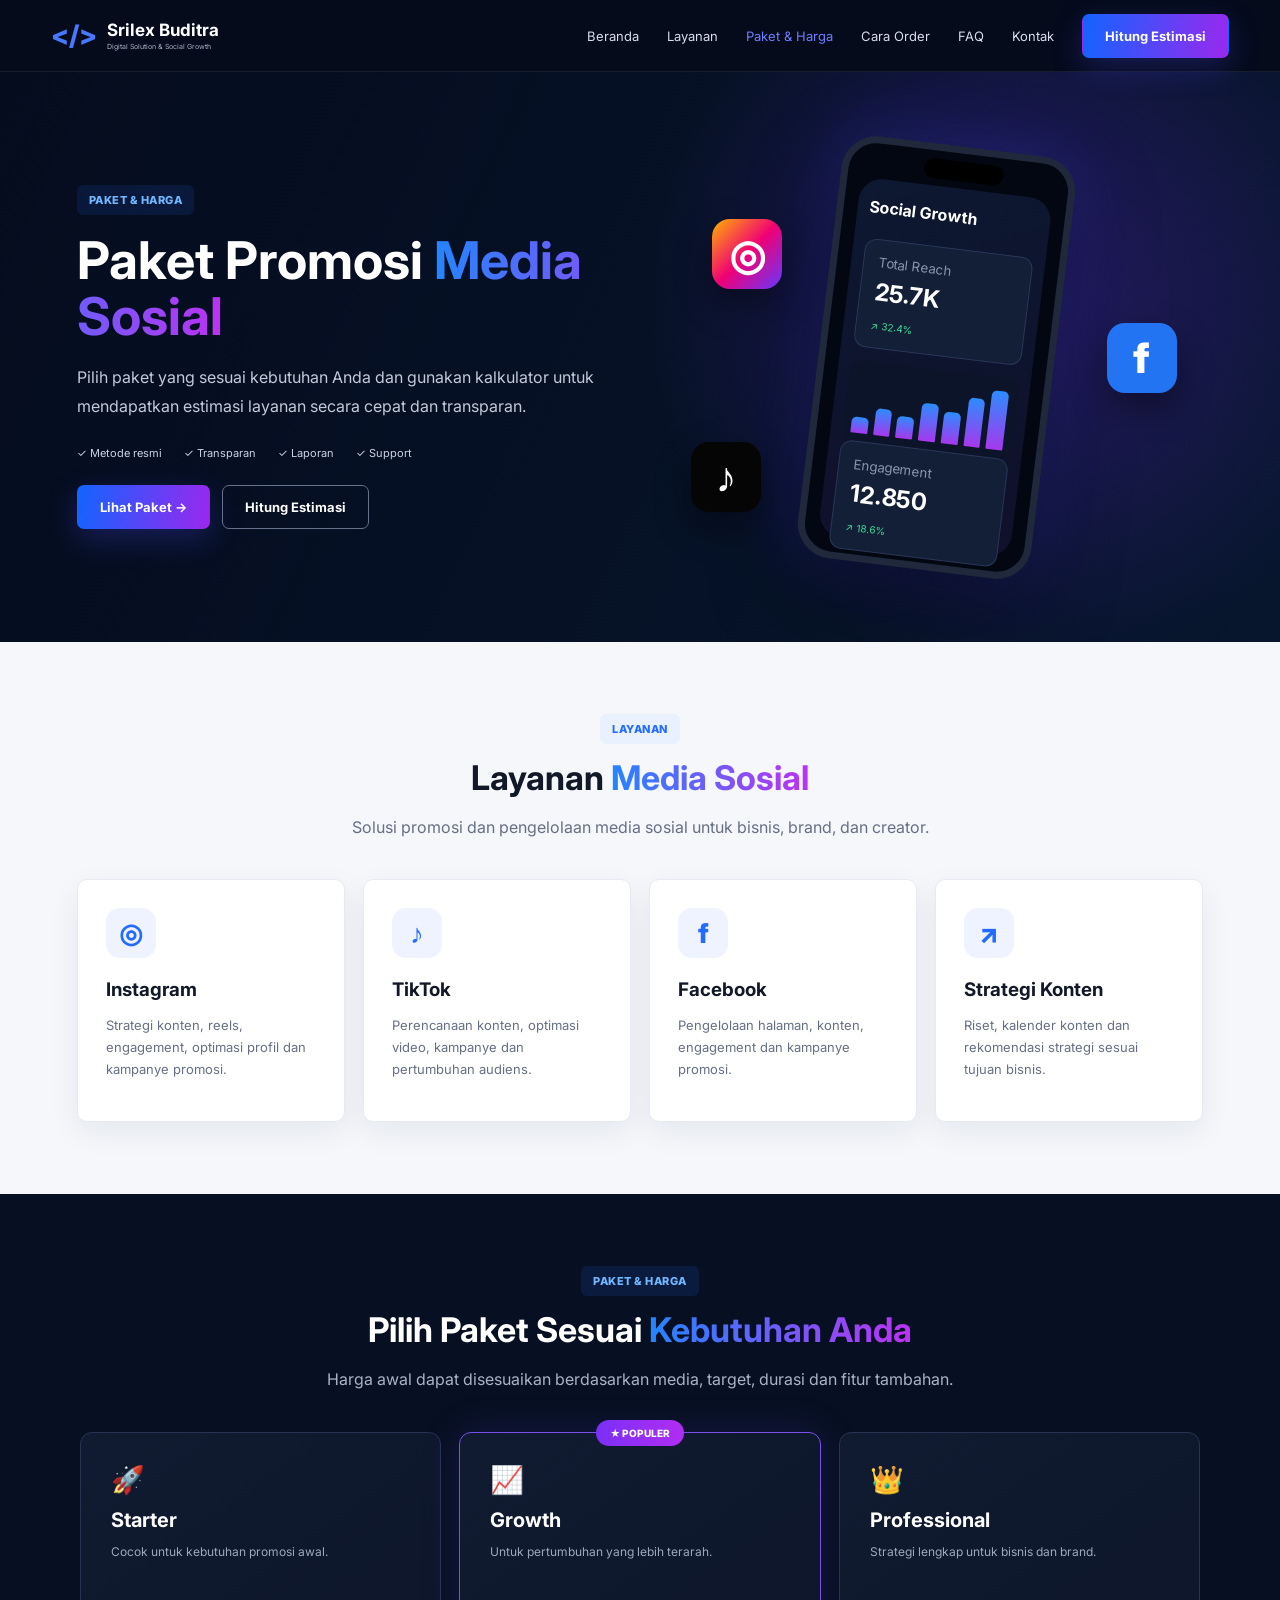
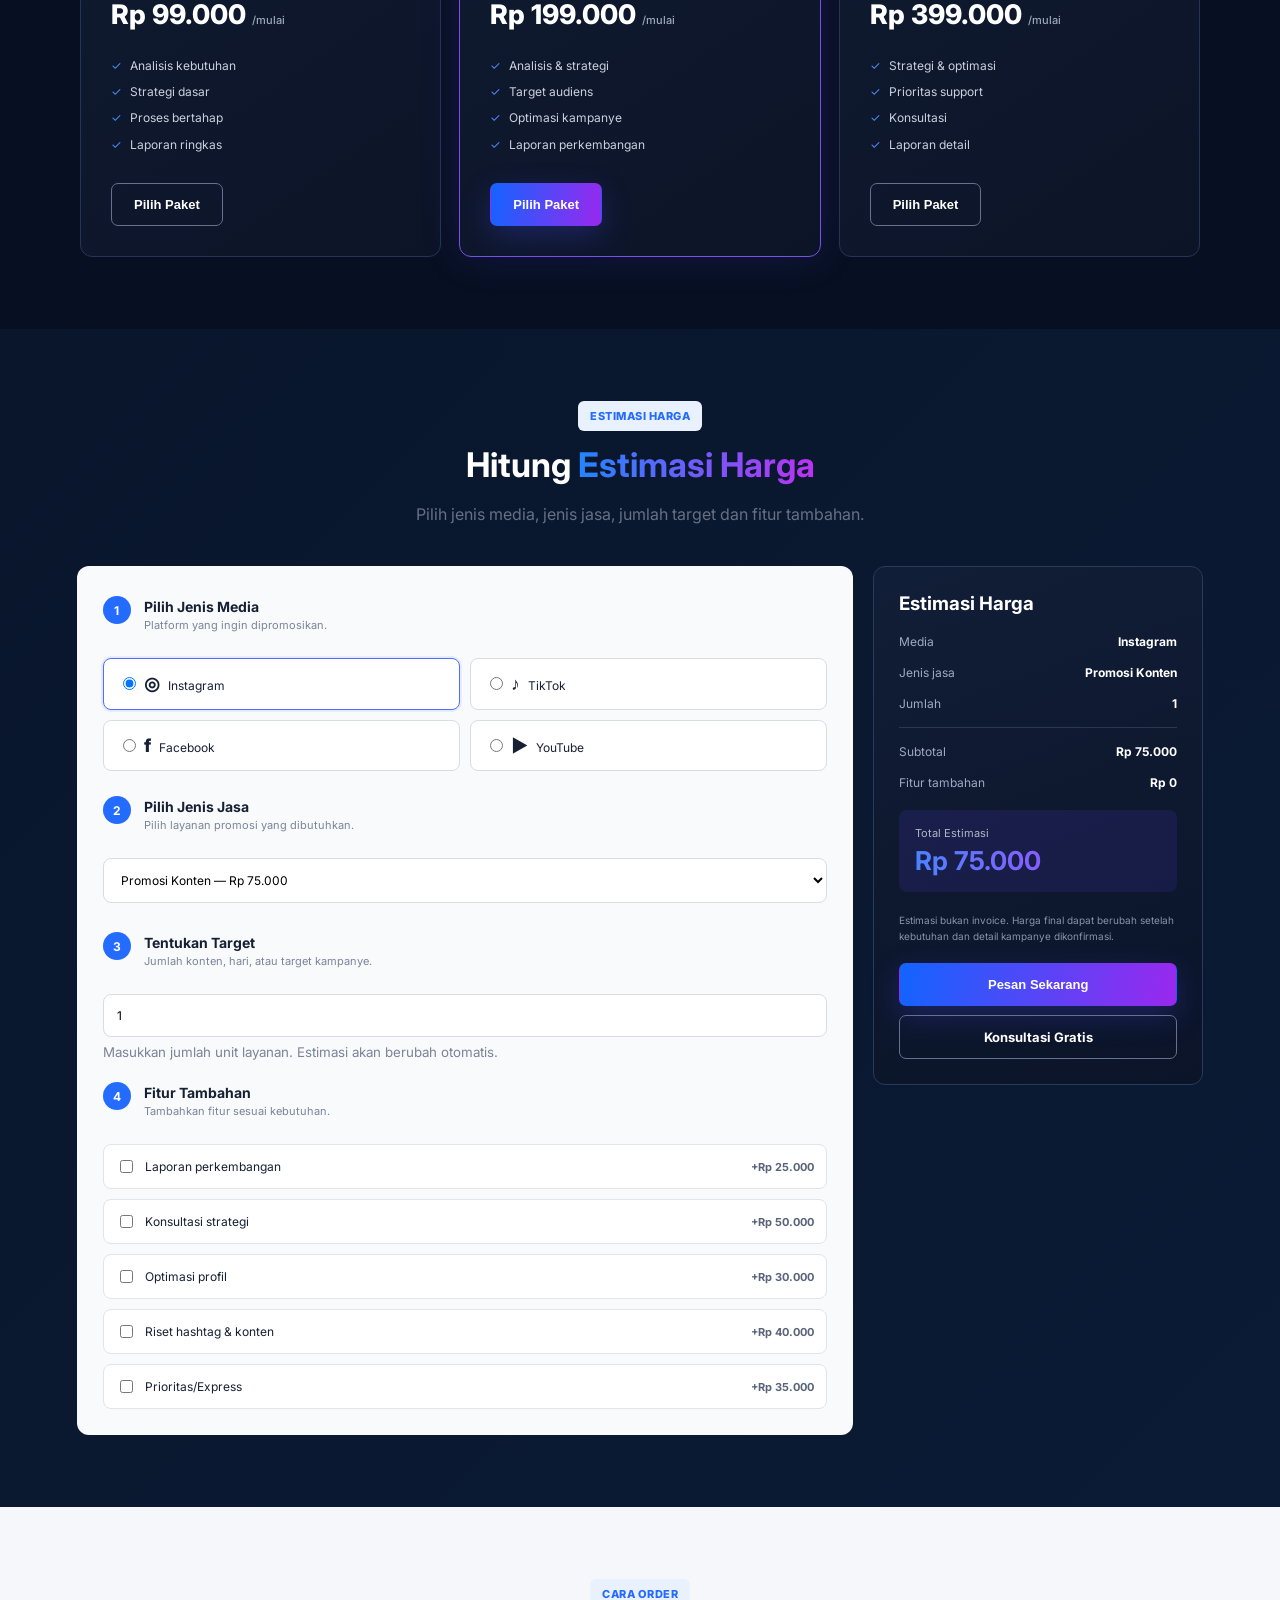
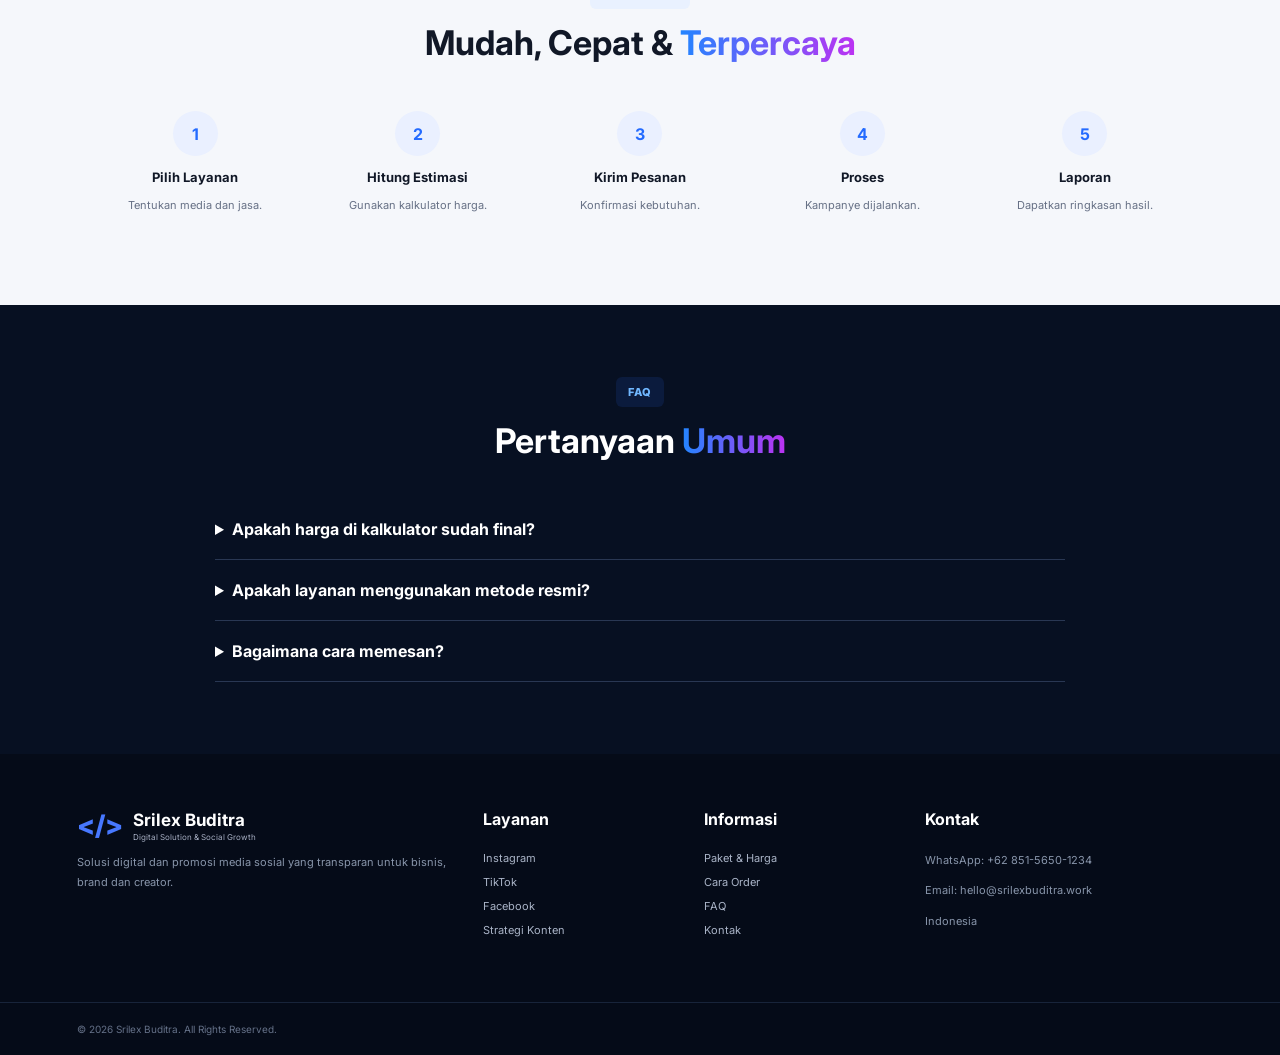
==== index.html @ c86865e8 "Add files via upload" ====
<!DOCTYPE html>
<html lang="id">
<head>
  <meta charset="UTF-8">
  <meta name="viewport" content="width=device-width, initial-scale=1.0">
  <meta name="description" content="Srilex Buditra - Paket dan estimasi jasa promosi media sosial.">
  <title>Paket & Harga Media Sosial | Srilex Buditra</title>
  <link rel="preconnect" href="https://fonts.googleapis.com">
  <link rel="preconnect" href="https://fonts.gstatic.com" crossorigin>
  <link href="https://fonts.googleapis.com/css2?family=Inter:wght@400;500;600;700;800&display=swap" rel="stylesheet">
  <link rel="stylesheet" href="style.css">
</head>
<body>
  <header class="navbar">
    <a class="brand" href="#home"><span>&lt;/&gt;</span><div><strong>Srilex Buditra</strong><small>Digital Solution & Social Growth</small></div></a>
    <button class="menu-toggle" aria-label="Buka menu">☰</button>
    <nav>
      <a href="#home">Beranda</a>
      <a href="#services">Layanan</a>
      <a class="active" href="#pricing">Paket & Harga</a>
      <a href="#how">Cara Order</a>
      <a href="#faq">FAQ</a>
      <a href="#contact">Kontak</a>
    </nav>
    <a class="btn btn-primary nav-cta" href="#estimator">Hitung Estimasi</a>
  </header>

  <main id="home">
    <section class="hero">
      <div class="hero-copy">
        <span class="eyebrow">PAKET & HARGA</span>
        <h1>Paket Promosi <em>Media Sosial</em></h1>
        <p>Pilih paket yang sesuai kebutuhan Anda dan gunakan kalkulator untuk mendapatkan estimasi layanan secara cepat dan transparan.</p>
        <div class="trust-row">
          <span>✓ Metode resmi</span><span>✓ Transparan</span><span>✓ Laporan</span><span>✓ Support</span>
        </div>
        <div class="actions">
          <a class="btn btn-primary" href="#pricing">Lihat Paket →</a>
          <a class="btn btn-outline" href="#estimator">Hitung Estimasi</a>
        </div>
      </div>
      <div class="hero-visual">
        <div class="phone">
          <div class="phone-top"></div>
          <div class="phone-screen">
            <div class="screen-title">Social Growth</div>
            <div class="metric"><small>Total Reach</small><b>25.7K</b><span>↗ 32.4%</span></div>
            <div class="chart"><i></i><i></i><i></i><i></i><i></i><i></i><i></i></div>
            <div class="metric"><small>Engagement</small><b>12.850</b><span>↗ 18.6%</span></div>
          </div>
        </div>
        <div class="social-bubble instagram">◎</div>
        <div class="social-bubble tiktok">♪</div>
        <div class="social-bubble facebook">f</div>
      </div>
    </section>

    <section id="services" class="section light">
      <div class="section-head">
        <span class="eyebrow blue">LAYANAN</span>
        <h2>Layanan <em>Media Sosial</em></h2>
        <p>Solusi promosi dan pengelolaan media sosial untuk bisnis, brand, dan creator.</p>
      </div>
      <div class="service-grid">
        <article class="service-card"><div class="icon">◎</div><h3>Instagram</h3><p>Strategi konten, reels, engagement, optimasi profil dan kampanye promosi.</p></article>
        <article class="service-card"><div class="icon">♪</div><h3>TikTok</h3><p>Perencanaan konten, optimasi video, kampanye dan pertumbuhan audiens.</p></article>
        <article class="service-card"><div class="icon">f</div><h3>Facebook</h3><p>Pengelolaan halaman, konten, engagement dan kampanye promosi.</p></article>
        <article class="service-card"><div class="icon">↗</div><h3>Strategi Konten</h3><p>Riset, kalender konten dan rekomendasi strategi sesuai tujuan bisnis.</p></article>
      </div>
    </section>

    <section id="pricing" class="section dark">
      <div class="section-head">
        <span class="eyebrow">PAKET & HARGA</span>
        <h2>Pilih Paket Sesuai <em>Kebutuhan Anda</em></h2>
        <p>Harga awal dapat disesuaikan berdasarkan media, target, durasi dan fitur tambahan.</p>
      </div>
      <div class="pricing-grid">
        <article class="price-card">
          <div class="plan-icon">🚀</div><h3>Starter</h3><p>Cocok untuk kebutuhan promosi awal.</p>
          <div class="price">Rp 99.000 <small>/mulai</small></div>
          <ul><li>Analisis kebutuhan</li><li>Strategi dasar</li><li>Proses bertahap</li><li>Laporan ringkas</li></ul>
          <button class="btn btn-outline choose-plan" data-plan="Starter">Pilih Paket</button>
        </article>
        <article class="price-card popular">
          <label>★ POPULER</label><div class="plan-icon">📈</div><h3>Growth</h3><p>Untuk pertumbuhan yang lebih terarah.</p>
          <div class="price">Rp 199.000 <small>/mulai</small></div>
          <ul><li>Analisis & strategi</li><li>Target audiens</li><li>Optimasi kampanye</li><li>Laporan perkembangan</li></ul>
          <button class="btn btn-primary choose-plan" data-plan="Growth">Pilih Paket</button>
        </article>
        <article class="price-card">
          <div class="plan-icon">👑</div><h3>Professional</h3><p>Strategi lengkap untuk bisnis dan brand.</p>
          <div class="price">Rp 399.000 <small>/mulai</small></div>
          <ul><li>Strategi & optimasi</li><li>Prioritas support</li><li>Konsultasi</li><li>Laporan detail</li></ul>
          <button class="btn btn-outline choose-plan" data-plan="Professional">Pilih Paket</button>
        </article>
      </div>
    </section>

    <section id="estimator" class="section estimator-section">
      <div class="section-head">
        <span class="eyebrow blue">ESTIMASI HARGA</span>
        <h2>Hitung <em>Estimasi Harga</em></h2>
        <p>Pilih jenis media, jenis jasa, jumlah target dan fitur tambahan.</p>
      </div>
      <div class="estimator">
        <div class="form-panel">
          <div class="step"><b>1</b><div><h3>Pilih Jenis Media</h3><p>Platform yang ingin dipromosikan.</p></div></div>
          <div class="media-grid">
            <label class="choice selected"><input type="radio" name="media" value="Instagram" data-fee="0" checked><span>◎</span>Instagram</label>
            <label class="choice"><input type="radio" name="media" value="TikTok" data-fee="10000"><span>♪</span>TikTok</label>
            <label class="choice"><input type="radio" name="media" value="Facebook" data-fee="5000"><span>f</span>Facebook</label>
            <label class="choice"><input type="radio" name="media" value="YouTube" data-fee="15000"><span>▶</span>YouTube</label>
          </div>

          <div class="step"><b>2</b><div><h3>Pilih Jenis Jasa</h3><p>Pilih layanan promosi yang dibutuhkan.</p></div></div>
          <select id="service">
            <option value="75000">Promosi Konten — Rp 75.000</option>
            <option value="100000">Strategi & Optimasi — Rp 100.000</option>
            <option value="125000">Manajemen Media Sosial — Rp 125.000</option>
            <option value="150000">Kampanye Iklan — Rp 150.000</option>
            <option value="90000">Engagement & Community — Rp 90.000</option>
          </select>

          <div class="step"><b>3</b><div><h3>Tentukan Target</h3><p>Jumlah konten, hari, atau target kampanye.</p></div></div>
          <input id="quantity" type="number" min="1" max="100" value="1">
          <small class="hint">Masukkan jumlah unit layanan. Estimasi akan berubah otomatis.</small>

          <div class="step"><b>4</b><div><h3>Fitur Tambahan</h3><p>Tambahkan fitur sesuai kebutuhan.</p></div></div>
          <div class="addons">
            <label><input type="checkbox" data-price="25000" value="Laporan perkembangan"> Laporan perkembangan <strong>+Rp 25.000</strong></label>
            <label><input type="checkbox" data-price="50000" value="Konsultasi strategi"> Konsultasi strategi <strong>+Rp 50.000</strong></label>
            <label><input type="checkbox" data-price="30000" value="Optimasi profil"> Optimasi profil <strong>+Rp 30.000</strong></label>
            <label><input type="checkbox" data-price="40000" value="Riset hashtag & konten"> Riset hashtag & konten <strong>+Rp 40.000</strong></label>
            <label><input type="checkbox" data-price="35000" value="Express"> Prioritas/Express <strong>+Rp 35.000</strong></label>
          </div>
        </div>

        <aside class="summary">
          <h3>Estimasi Harga</h3>
          <div class="summary-line"><span>Media</span><b id="sumMedia">Instagram</b></div>
          <div class="summary-line"><span>Jenis jasa</span><b id="sumService">Promosi Konten</b></div>
          <div class="summary-line"><span>Jumlah</span><b id="sumQty">1</b></div>
          <hr>
          <div class="summary-line"><span>Subtotal</span><b id="subtotal">Rp 75.000</b></div>
          <div class="summary-line"><span>Fitur tambahan</span><b id="addonTotal">Rp 0</b></div>
          <div class="total"><span>Total Estimasi</span><strong id="total">Rp 75.000</strong></div>
          <p class="note">Estimasi bukan invoice. Harga final dapat berubah setelah kebutuhan dan detail kampanye dikonfirmasi.</p>
          <button class="btn btn-primary full" id="orderBtn">Pesan Sekarang</button>
          <a class="btn btn-outline full" href="#contact">Konsultasi Gratis</a>
        </aside>
      </div>
    </section>

    <section id="how" class="section light">
      <div class="section-head"><span class="eyebrow blue">CARA ORDER</span><h2>Mudah, Cepat & <em>Terpercaya</em></h2></div>
      <div class="steps">
        <div><b>1</b><h3>Pilih Layanan</h3><p>Tentukan media dan jasa.</p></div>
        <div><b>2</b><h3>Hitung Estimasi</h3><p>Gunakan kalkulator harga.</p></div>
        <div><b>3</b><h3>Kirim Pesanan</h3><p>Konfirmasi kebutuhan.</p></div>
        <div><b>4</b><h3>Proses</h3><p>Kampanye dijalankan.</p></div>
        <div><b>5</b><h3>Laporan</h3><p>Dapatkan ringkasan hasil.</p></div>
      </div>
    </section>

    <section id="faq" class="section dark">
      <div class="section-head"><span class="eyebrow">FAQ</span><h2>Pertanyaan <em>Umum</em></h2></div>
      <div class="faq">
        <details><summary>Apakah harga di kalkulator sudah final?</summary><p>Belum. Kalkulator memberikan estimasi awal. Harga final dikonfirmasi setelah kebutuhan layanan diperiksa.</p></details>
        <details><summary>Apakah layanan menggunakan metode resmi?</summary><p>Ya. Fokus layanan adalah promosi, optimasi, strategi dan pengelolaan yang tidak meminta password serta tidak menjanjikan metrik palsu.</p></details>
        <details><summary>Bagaimana cara memesan?</summary><p>Pilih paket atau hitung estimasi, lalu hubungi kontak untuk mengonfirmasi media, target dan kebutuhan.</p></details>
      </div>
    </section>
  </main>

  <footer id="contact">
    <div class="footer-grid">
      <div><a class="brand" href="#home"><span>&lt;/&gt;</span><div><strong>Srilex Buditra</strong><small>Digital Solution & Social Growth</small></div></a><p>Solusi digital dan promosi media sosial yang transparan untuk bisnis, brand dan creator.</p></div>
      <div><h4>Layanan</h4><a href="#services">Instagram</a><a href="#services">TikTok</a><a href="#services">Facebook</a><a href="#services">Strategi Konten</a></div>
      <div><h4>Informasi</h4><a href="#pricing">Paket & Harga</a><a href="#how">Cara Order</a><a href="#faq">FAQ</a><a href="#contact">Kontak</a></div>
      <div><h4>Kontak</h4><p>WhatsApp: +62 851-5650-1234</p><p>Email: hello@srilexbuditra.work</p><p>Indonesia</p></div>
    </div>
    <div class="copyright">© 2026 Srilex Buditra. All Rights Reserved.</div>
  </footer>
  <script src="script.js"></script>
</body>
</html>
---- style.css ----
*{box-sizing:border-box}html{scroll-behavior:smooth}body{margin:0;font-family:Inter,Arial,sans-serif;color:#111827;background:#071022}a{text-decoration:none;color:inherit}.navbar{height:72px;background:#050b1b;display:flex;align-items:center;padding:0 4%;gap:28px;position:sticky;top:0;z-index:50;border-bottom:1px solid rgba(255,255,255,.08)}.brand{display:flex;align-items:center;gap:10px;min-width:210px}.brand>span{font-size:27px;font-weight:800;color:#4778ff}.brand strong{display:block;font-size:17px;color:#fff}.brand small{display:block;color:#a8b0c4;font-size:8px;margin-top:2px}.navbar nav{display:flex;align-items:center;gap:28px;margin-left:auto}.navbar nav a{font-size:13px;color:#d8dcec}.navbar nav a:hover,.navbar nav .active{color:#6d7dff}.menu-toggle{display:none;background:none;border:0;color:#fff;font-size:25px}.btn{display:inline-flex;align-items:center;justify-content:center;border-radius:7px;padding:13px 22px;font-weight:700;font-size:13px;border:1px solid transparent;cursor:pointer;transition:.2s}.btn-primary{color:#fff;background:linear-gradient(100deg,#1264ff,#9a28ee);box-shadow:0 10px 30px rgba(75,75,255,.25)}.btn-primary:hover{transform:translateY(-1px)}.btn-outline{color:#fff;background:transparent;border-color:#66718c}.nav-cta{white-space:nowrap}.hero{min-height:540px;background:radial-gradient(circle at 80% 40%,#251b63 0,transparent 35%),linear-gradient(115deg,#050c1e,#07162d);color:#fff;display:grid;grid-template-columns:1fr .9fr;align-items:center;padding:70px 6%;overflow:hidden}.hero-copy{max-width:680px}.eyebrow{display:inline-block;color:#70b7ff;font-weight:800;font-size:11px;letter-spacing:.5px;background:rgba(41,110,255,.12);padding:8px 12px;border-radius:6px}.hero h1{font-size:52px;line-height:1.08;margin:18px 0}.hero h1 em,.section-head h2 em{font-style:normal;background:linear-gradient(90deg,#2385ff,#bc32f2);-webkit-background-clip:text;color:transparent}.hero p{font-size:16px;line-height:1.8;color:#c3c9d7;max-width:650px}.trust-row{display:flex;gap:22px;flex-wrap:wrap;color:#cbd3e4;font-size:11px;margin:25px 0}.actions{display:flex;gap:12px}.hero-visual{height:430px;position:relative;display:flex;align-items:center;justify-content:center}.phone{width:235px;height:425px;border:7px solid #20293b;border-radius:35px;background:#020712;transform:rotate(7deg);box-shadow:0 30px 80px rgba(0,0,0,.5),0 0 70px rgba(63,73,255,.3);padding:35px 14px 15px;position:relative;z-index:3}.phone-top{position:absolute;top:8px;left:75px;width:80px;height:20px;border-radius:15px;background:#000}.phone-screen{height:100%;border-radius:23px;background:linear-gradient(160deg,#0d1831,#10102a);padding:18px 12px}.screen-title{font-weight:700;margin-bottom:22px}.metric{background:#131e37;border:1px solid #293758;border-radius:12px;padding:14px;margin-bottom:14px}.metric small{display:block;color:#8995ad}.metric b{font-size:24px;display:block;margin:7px 0}.metric span{font-size:10px;color:#3ddc97}.chart{height:80px;display:flex;align-items:end;gap:6px;padding:8px;background:#0b1428;border-radius:10px}.chart i{display:block;width:13%;background:linear-gradient(#2c8cff,#a638ed);border-radius:5px 5px 1px 1px}.chart i:nth-child(1){height:25%}.chart i:nth-child(2){height:42%}.chart i:nth-child(3){height:35%}.chart i:nth-child(4){height:60%}.chart i:nth-child(5){height:50%}.chart i:nth-child(6){height:76%}.chart i:nth-child(7){height:92%}.social-bubble{position:absolute;width:70px;height:70px;border-radius:18px;display:grid;place-items:center;font-size:42px;color:#fff;font-weight:800;box-shadow:0 15px 35px rgba(0,0,0,.4);z-index:4}.instagram{left:8%;top:18%;background:linear-gradient(135deg,#ffb300,#f00075,#6637ff)}.tiktok{left:4%;bottom:14%;background:#050505}.facebook{right:5%;top:42%;background:#2374f2}.section{padding:72px 6%}.light{background:#f5f7fb}.dark{background:#071022;color:#fff}.section-head{text-align:center;max-width:760px;margin:0 auto 38px}.section-head h2{font-size:34px;margin:13px 0}.section-head p{color:#667085;line-height:1.7}.dark .section-head p{color:#aab3c6}.blue{color:#246bff;background:#e9f1ff}.service-grid{display:grid;grid-template-columns:repeat(4,1fr);gap:18px;max-width:1200px;margin:auto}.service-card{background:#fff;border-radius:10px;padding:28px;box-shadow:0 10px 30px rgba(16,24,40,.07);border:1px solid #e7eaf0}.service-card .icon{width:50px;height:50px;border-radius:14px;display:grid;place-items:center;background:#eef3ff;color:#246bff;font-size:27px;font-weight:800}.service-card h3{margin:20px 0 10px}.service-card p{color:#667085;line-height:1.7;font-size:13px}.pricing-grid{display:grid;grid-template-columns:repeat(3,1fr);gap:18px;max-width:1120px;margin:auto}.price-card{position:relative;background:linear-gradient(145deg,#101b31,#0c1427);border:1px solid #263453;border-radius:12px;padding:30px}.price-card.popular{border-color:#7951e8;box-shadow:0 0 40px rgba(107,59,255,.15)}.price-card>label{position:absolute;top:-13px;left:50%;transform:translateX(-50%);background:linear-gradient(90deg,#7b2ff7,#b12df2);padding:7px 14px;border-radius:20px;font-size:10px;font-weight:800}.plan-icon{font-size:27px}.price-card h3{font-size:20px;margin:12px 0 7px}.price-card p{color:#9da8bc;font-size:12px;min-height:32px}.price{font-size:27px;font-weight:800;margin:22px 0}.price small{font-size:11px;color:#9da8bc;font-weight:500}.price-card ul{padding:0;list-style:none;color:#c9d1df;font-size:12px;line-height:2.2;margin-bottom:25px}.price-card li:before{content:"✓";color:#4e8cff;margin-right:8px}.estimator-section{background:linear-gradient(135deg,#09162c,#0b1b35);color:#fff}.estimator{max-width:1200px;margin:auto;display:grid;grid-template-columns:1fr 330px;gap:20px}.form-panel{background:#f8fafc;color:#172033;border-radius:12px;padding:26px}.step{display:flex;gap:13px;margin:4px 0 14px}.step>b{width:28px;height:28px;border-radius:50%;background:#236cff;color:#fff;display:grid;place-items:center;font-size:12px;flex:none}.step h3{font-size:14px;margin:2px 0}.step p{font-size:11px;color:#7a8498;margin:3px 0 12px}.media-grid{display:grid;grid-template-columns:1fr 1fr;gap:10px;margin-bottom:25px}.choice{padding:14px;border:1px solid #d7dce5;border-radius:8px;background:#fff;font-size:12px;cursor:pointer}.choice.selected{border-color:#4c6fff;box-shadow:0 0 0 2px #e7ebff}.choice input{margin-right:8px}.choice span{font-size:18px;font-weight:800;margin-right:8px}select,input[type=number]{width:100%;padding:13px;border:1px solid #d7dce5;border-radius:8px;background:#fff;margin-bottom:25px;font:inherit;font-size:12px}.hint{display:block;color:#7a8498;margin-top:-18px;margin-bottom:22px}.addons{display:grid;gap:10px}.addons label{display:flex;align-items:center;gap:9px;border:1px solid #e0e4eb;border-radius:8px;padding:12px;background:#fff;font-size:12px}.addons strong{margin-left:auto;font-size:11px;color:#59647a}.summary{align-self:start;background:linear-gradient(160deg,#111e37,#0b1428);border:1px solid #2a3a5b;border-radius:12px;padding:25px;position:sticky;top:90px}.summary h3{margin-top:0}.summary-line{display:flex;justify-content:space-between;gap:15px;font-size:12px;margin:16px 0;color:#9eaac0}.summary-line b{color:#fff;text-align:right}.summary hr{border:0;border-top:1px solid #293753}.total{background:rgba(102,68,255,.12);padding:16px;border-radius:8px;margin:20px 0;display:flex;flex-direction:column;gap:5px}.total span{font-size:11px;color:#aeb7c7}.total strong{font-size:26px;background:linear-gradient(90deg,#4b83ff,#c039ff);-webkit-background-clip:text;color:transparent}.note{font-size:10px;line-height:1.6;color:#8793a9}.full{width:100%;margin-top:9px}.steps{max-width:1100px;margin:auto;display:grid;grid-template-columns:repeat(5,1fr);gap:12px;text-align:center}.steps>div{padding:10px}.steps b{display:grid;place-items:center;margin:auto;width:45px;height:45px;border-radius:50%;background:#eaf0ff;color:#246bff}.steps h3{font-size:13px}.steps p{font-size:11px;color:#667085}.faq{max-width:850px;margin:auto}.faq details{border-bottom:1px solid #293753;padding:20px 0}.faq summary{cursor:pointer;font-weight:700}.faq p{color:#9da8bb;line-height:1.7;font-size:13px}.footer-grid{display:grid;grid-template-columns:2fr 1fr 1fr 1.5fr;gap:35px;padding:55px 6%;background:#050b18;color:#c4ccdc}.footer-grid p{font-size:11px;line-height:1.8;color:#8895aa}.footer-grid h4{color:#fff;margin-top:0}.footer-grid>a,.footer-grid div>a:not(.brand){display:block;font-size:11px;margin:10px 0;color:#aab4c7}.copyright{border-top:1px solid #18243a;background:#050b18;color:#657188;padding:20px 6%;font-size:10px}.navbar .brand{min-width:auto}.navbar .brand small{font-size:7px}@media(max-width:900px){.navbar nav{display:none}.menu-toggle{display:block;margin-left:auto}.nav-cta{display:none}.hero{grid-template-columns:1fr;padding:55px 7%}.hero-visual{display:none}.hero h1{font-size:42px}.service-grid{grid-template-columns:1fr 1fr}.pricing-grid{grid-template-columns:1fr}.estimator{grid-template-columns:1fr}.summary{position:static}.steps{grid-template-columns:1fr 1fr}.footer-grid{grid-template-columns:1fr 1fr}}@media(max-width:560px){.section{padding:55px 5%}.hero{padding:50px 5%}.hero h1{font-size:34px}.service-grid,.media-grid,.footer-grid{grid-template-columns:1fr}.steps{grid-template-columns:1fr}.form-panel,.summary{padding:18px}.actions{flex-direction:column}.actions .btn{width:100%}}
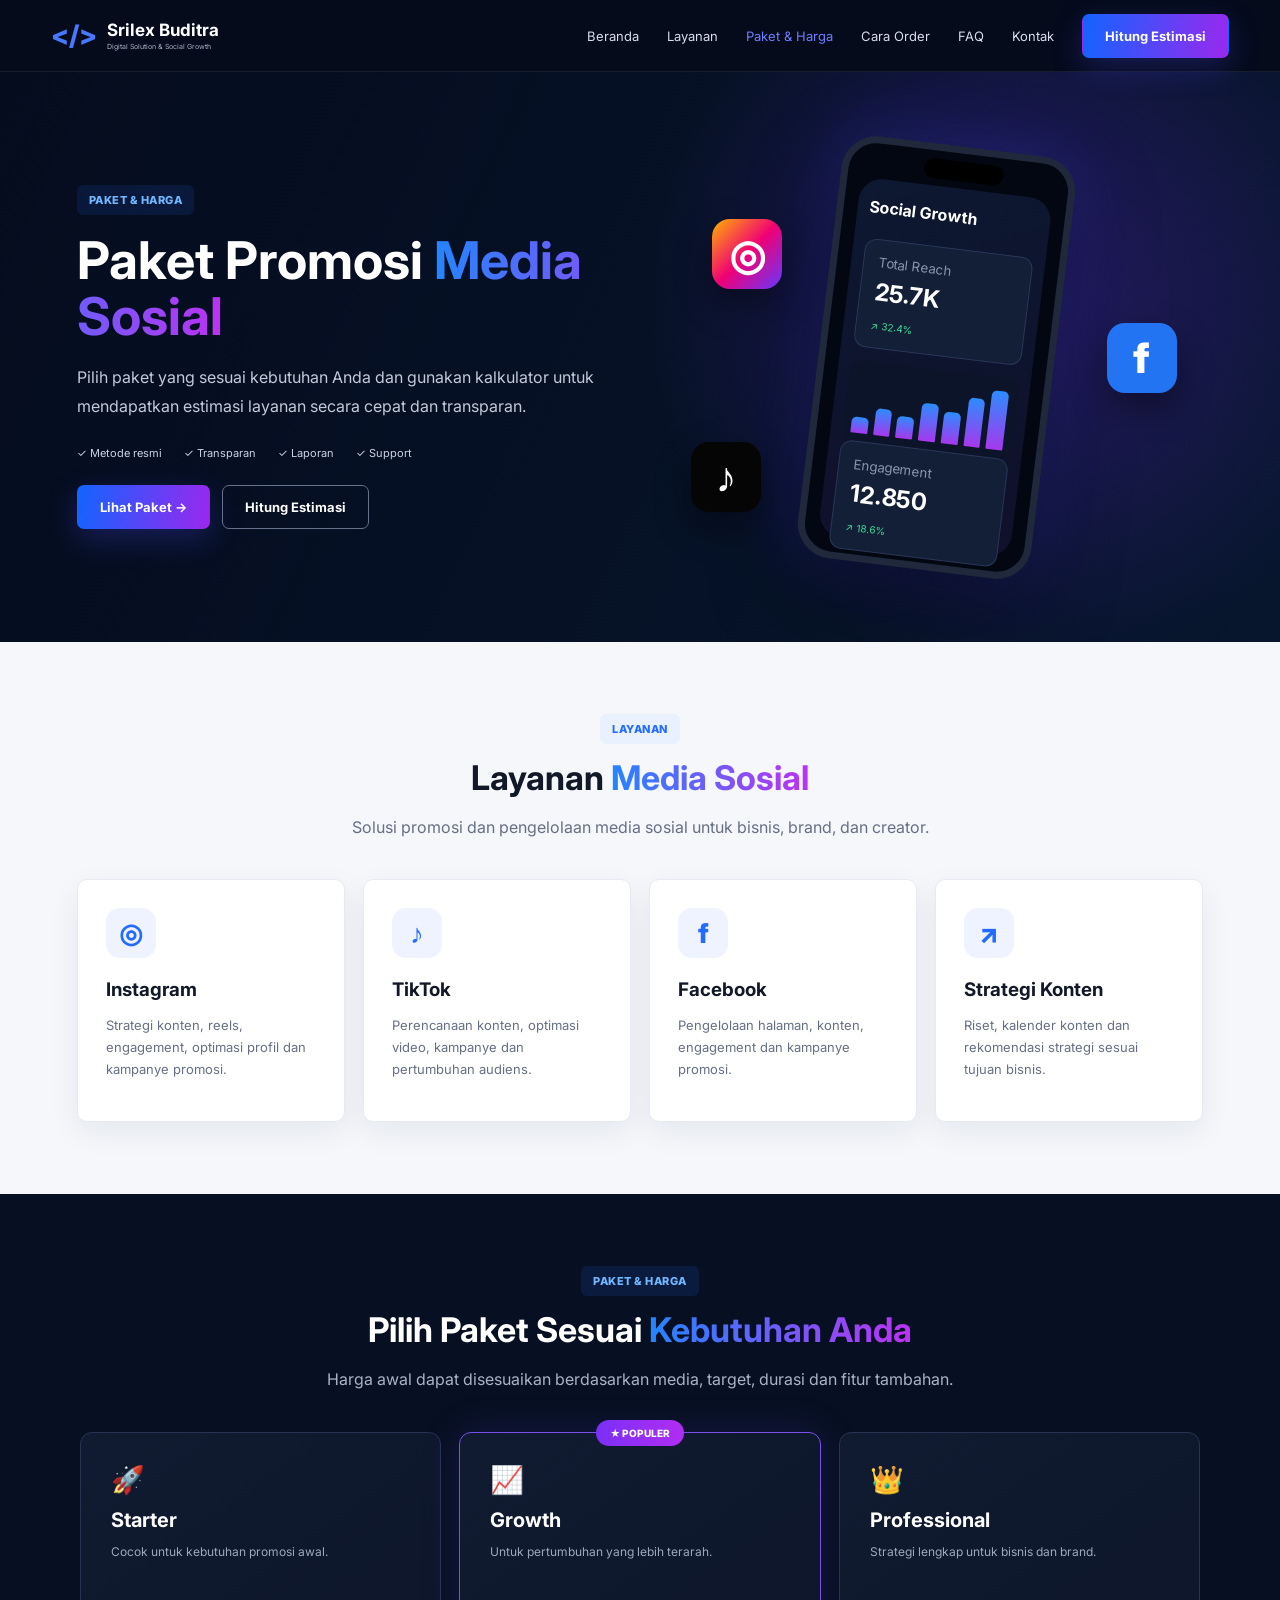
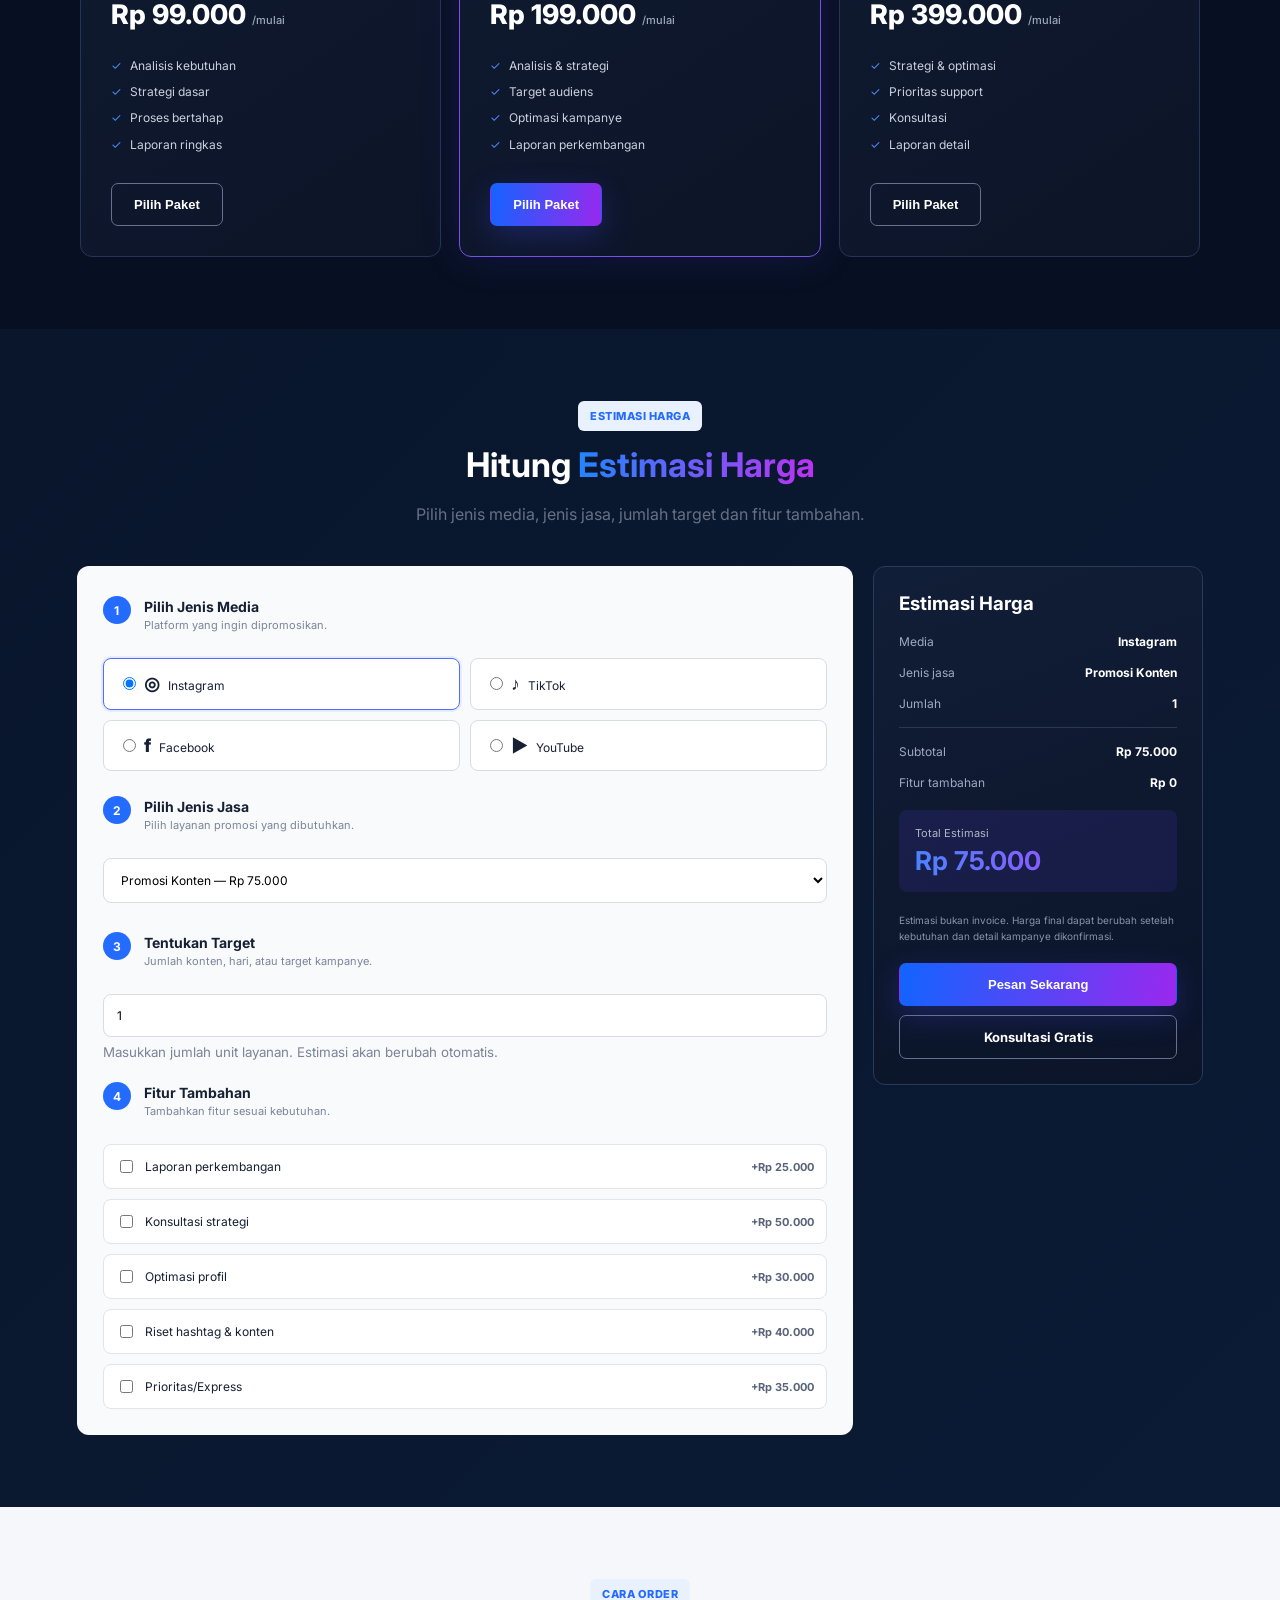
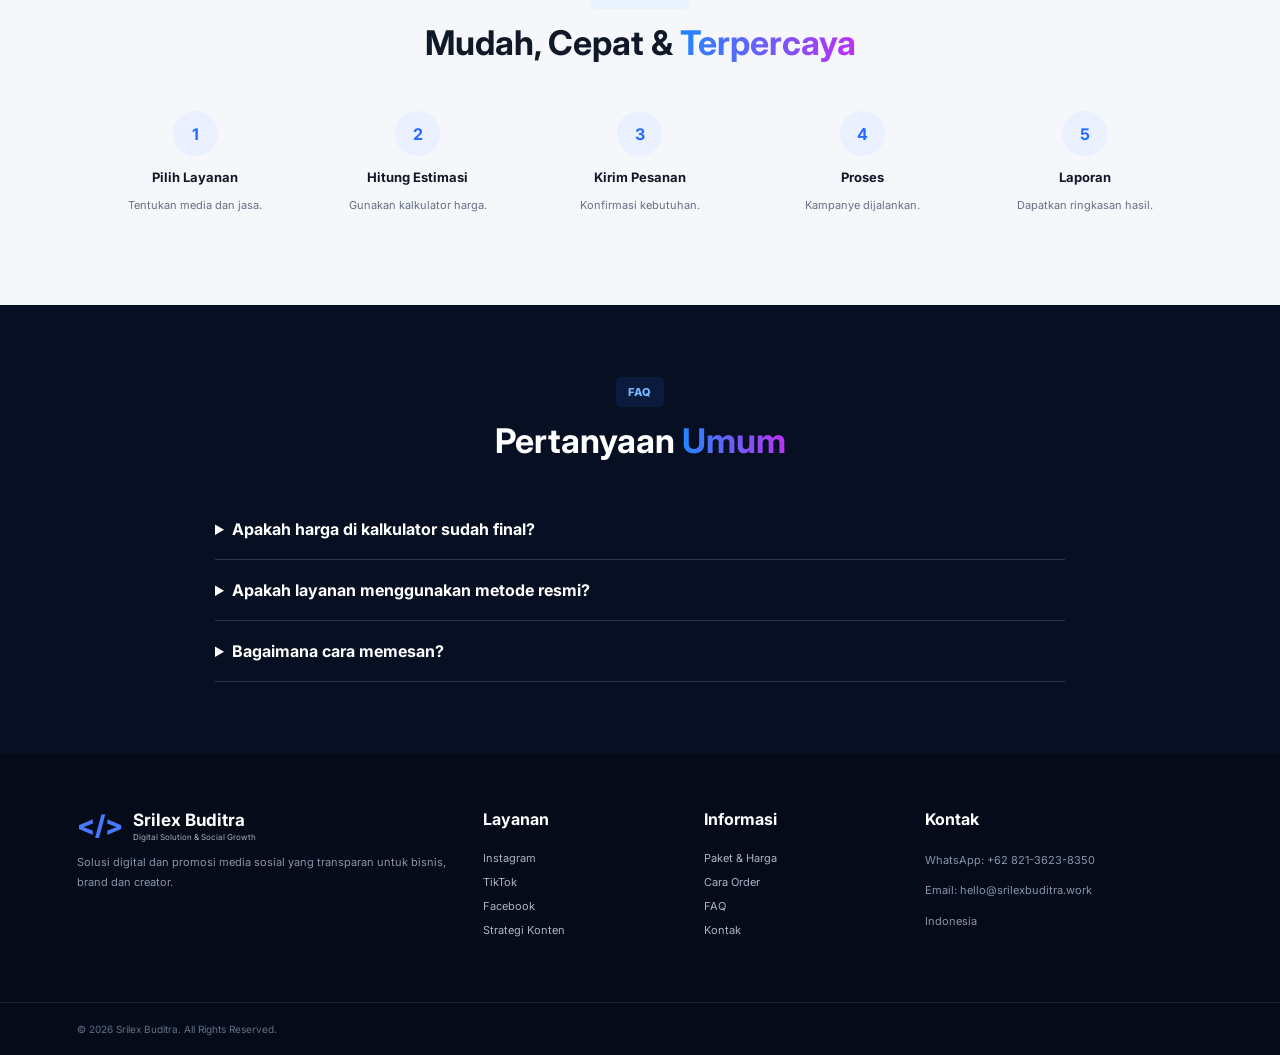
==== commit 34014577: "Update index.html" ====
--- a/index.html
+++ b/index.html
@@ -178,7 +178,7 @@
       <div><a class="brand" href="#home"><span>&lt;/&gt;</span><div><strong>Srilex Buditra</strong><small>Digital Solution & Social Growth</small></div></a><p>Solusi digital dan promosi media sosial yang transparan untuk bisnis, brand dan creator.</p></div>
       <div><h4>Layanan</h4><a href="#services">Instagram</a><a href="#services">TikTok</a><a href="#services">Facebook</a><a href="#services">Strategi Konten</a></div>
       <div><h4>Informasi</h4><a href="#pricing">Paket & Harga</a><a href="#how">Cara Order</a><a href="#faq">FAQ</a><a href="#contact">Kontak</a></div>
-      <div><h4>Kontak</h4><p>WhatsApp: +62 851-5650-1234</p><p>Email: hello@srilexbuditra.work</p><p>Indonesia</p></div>
+      <div><h4>Kontak</h4><p>WhatsApp: +62 821-3623-8350</p><p>Email: hello@srilexbuditra.work</p><p>Indonesia</p></div>
     </div>
     <div class="copyright">© 2026 Srilex Buditra. All Rights Reserved.</div>
   </footer>
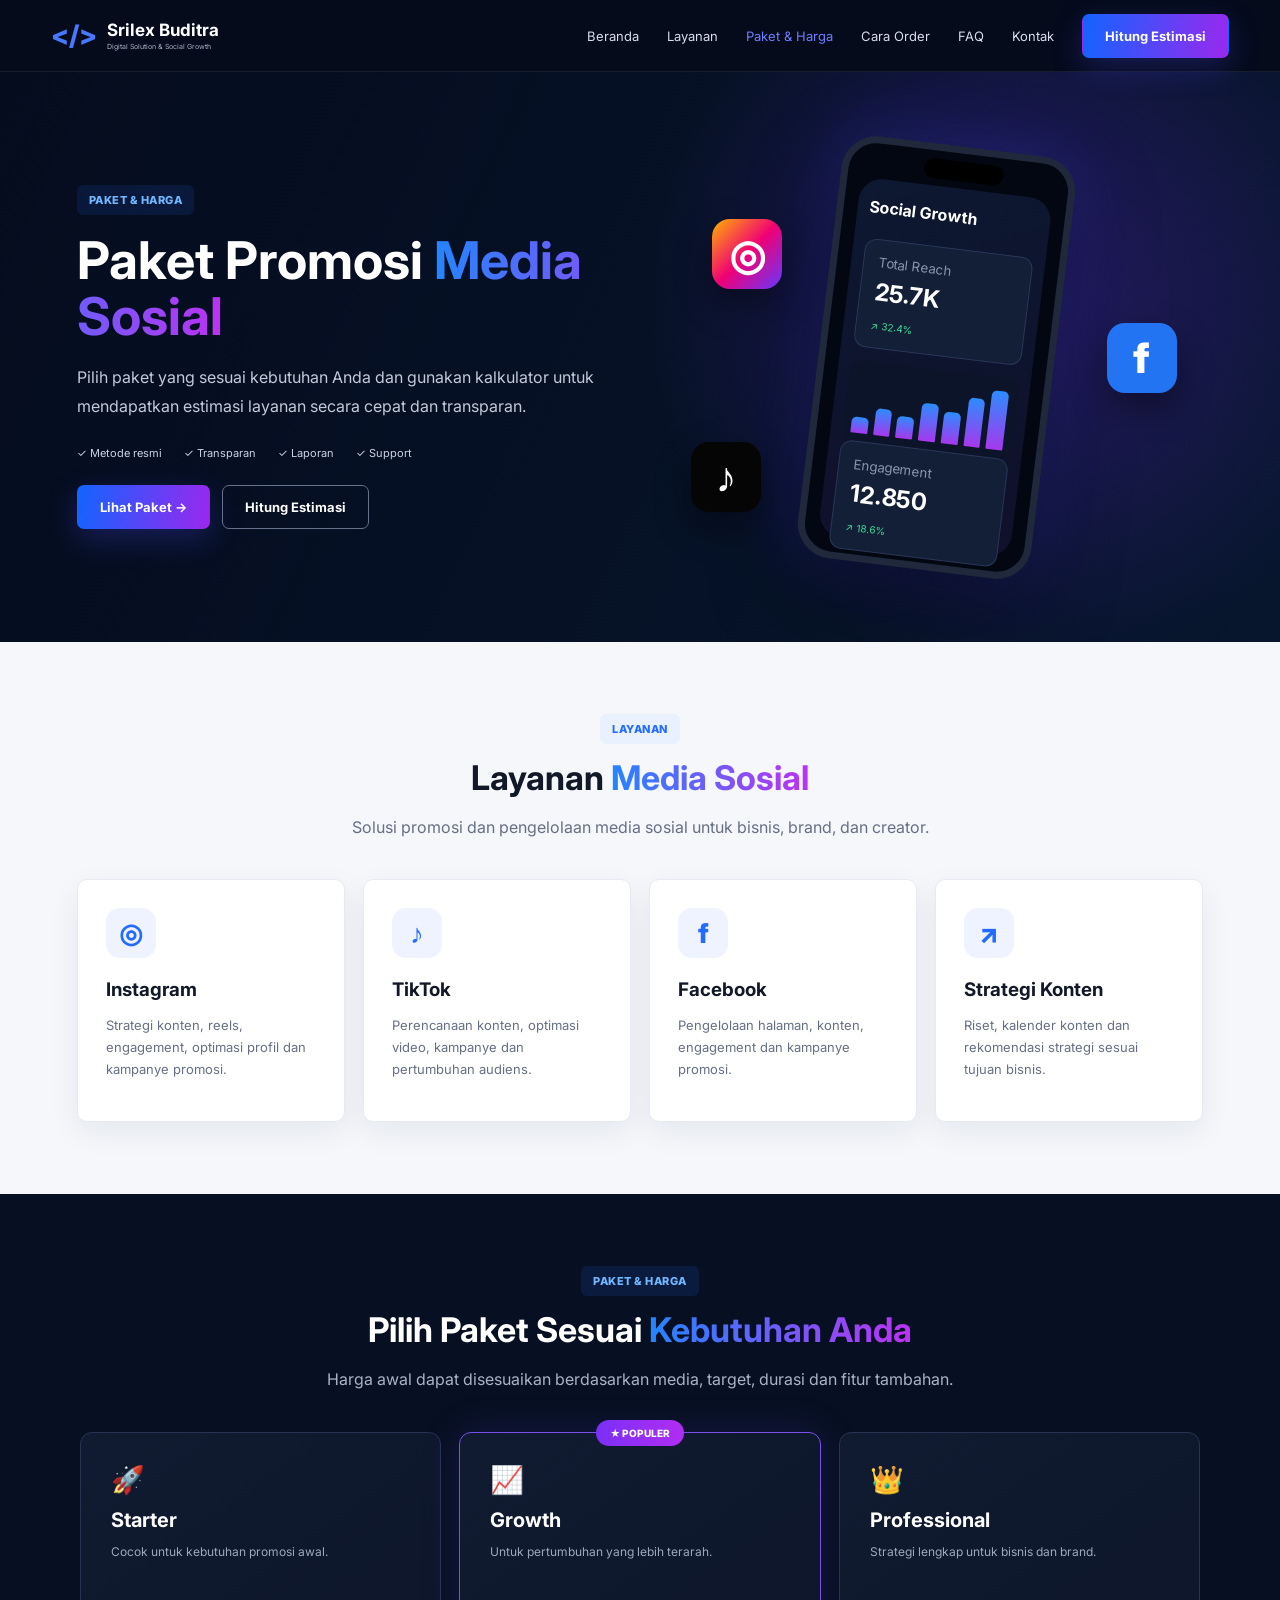
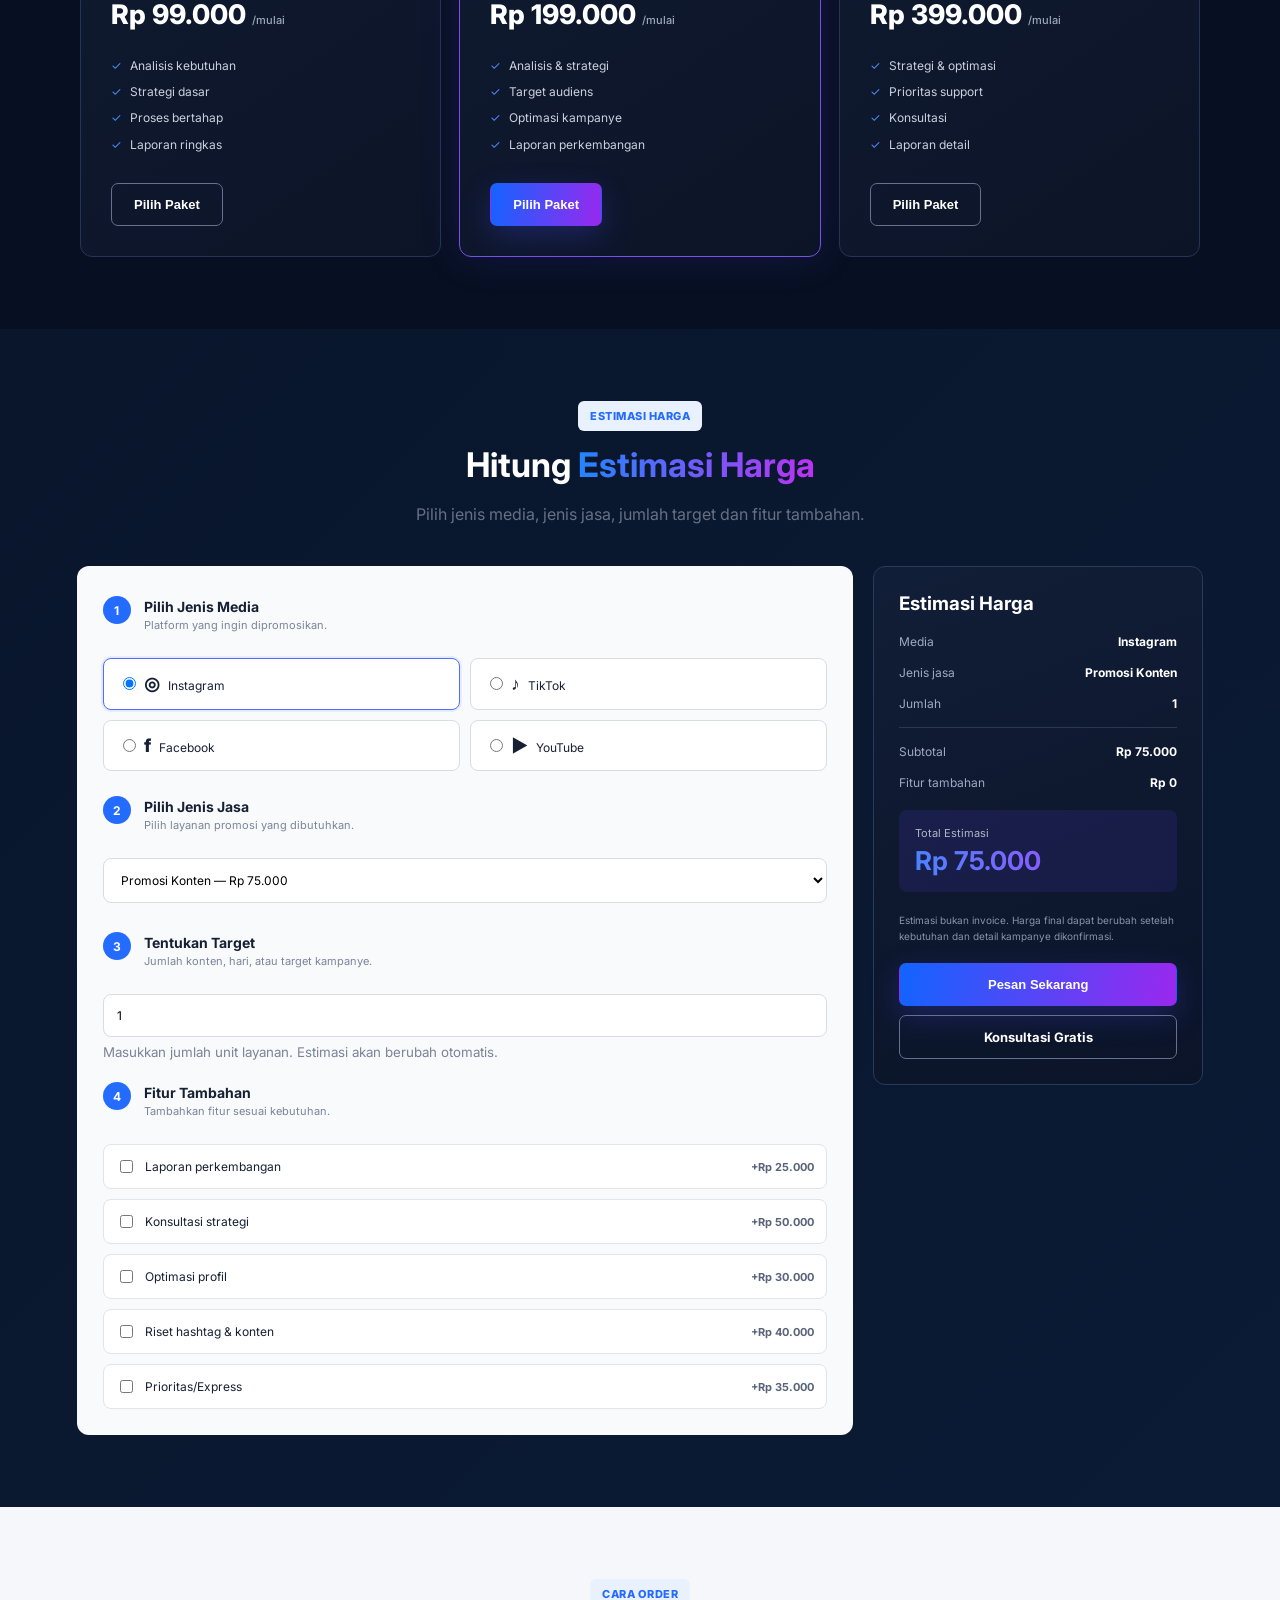
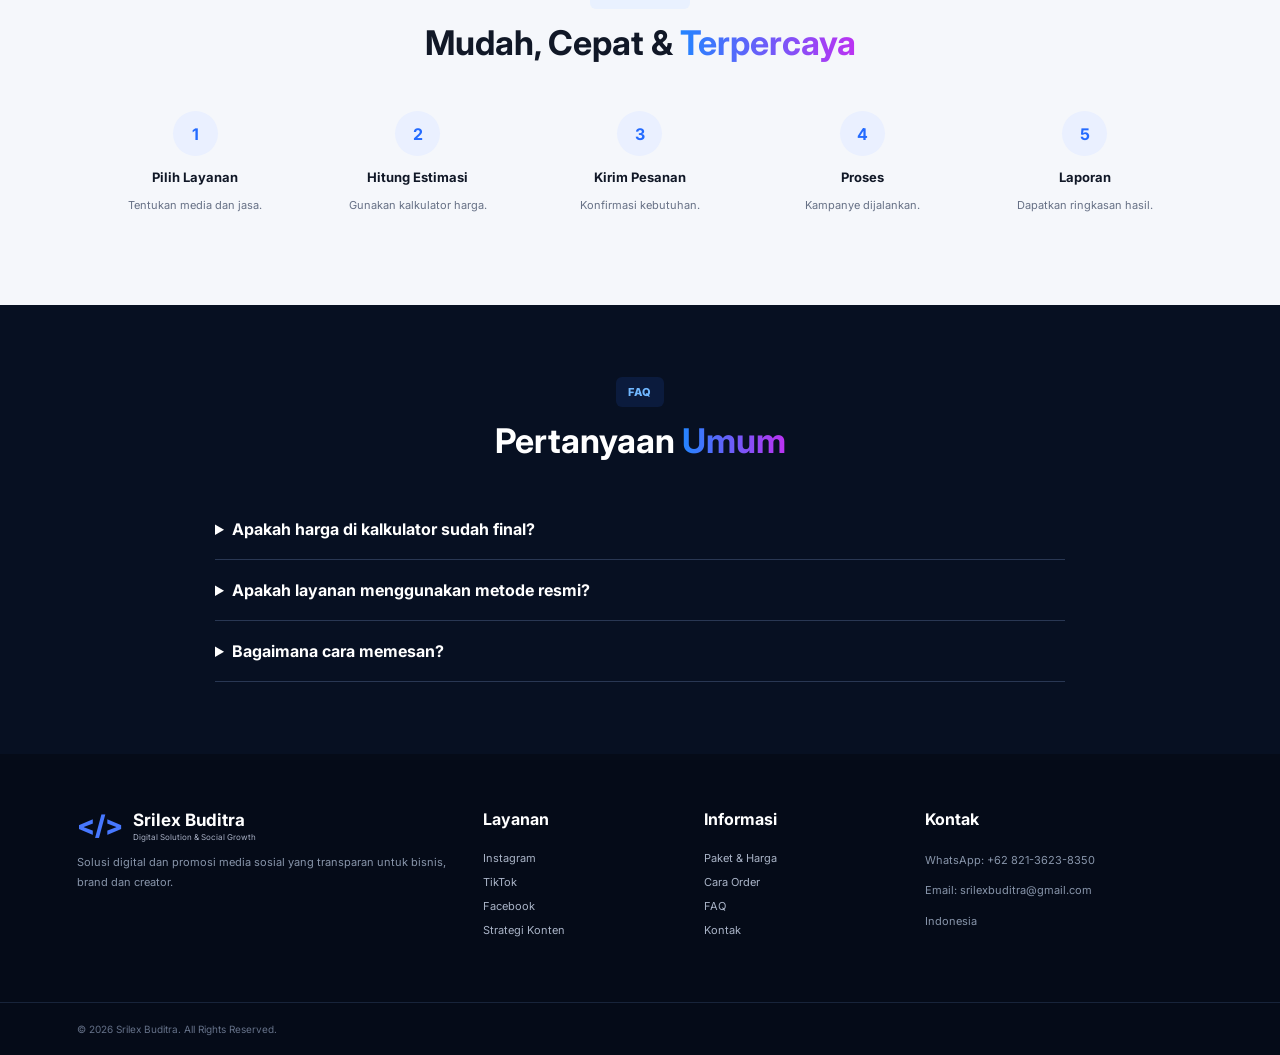
==== commit dcc84426: "Update index.html" ====
--- a/index.html
+++ b/index.html
@@ -178,7 +178,7 @@
       <div><a class="brand" href="#home"><span>&lt;/&gt;</span><div><strong>Srilex Buditra</strong><small>Digital Solution & Social Growth</small></div></a><p>Solusi digital dan promosi media sosial yang transparan untuk bisnis, brand dan creator.</p></div>
       <div><h4>Layanan</h4><a href="#services">Instagram</a><a href="#services">TikTok</a><a href="#services">Facebook</a><a href="#services">Strategi Konten</a></div>
       <div><h4>Informasi</h4><a href="#pricing">Paket & Harga</a><a href="#how">Cara Order</a><a href="#faq">FAQ</a><a href="#contact">Kontak</a></div>
-      <div><h4>Kontak</h4><p>WhatsApp: +62 821-3623-8350</p><p>Email: hello@srilexbuditra.work</p><p>Indonesia</p></div>
+      <div><h4>Kontak</h4><p>WhatsApp: +62 821-3623-8350</p><p>Email: srilexbuditra@gmail.com</p><p>Indonesia</p></div>
     </div>
     <div class="copyright">© 2026 Srilex Buditra. All Rights Reserved.</div>
   </footer>
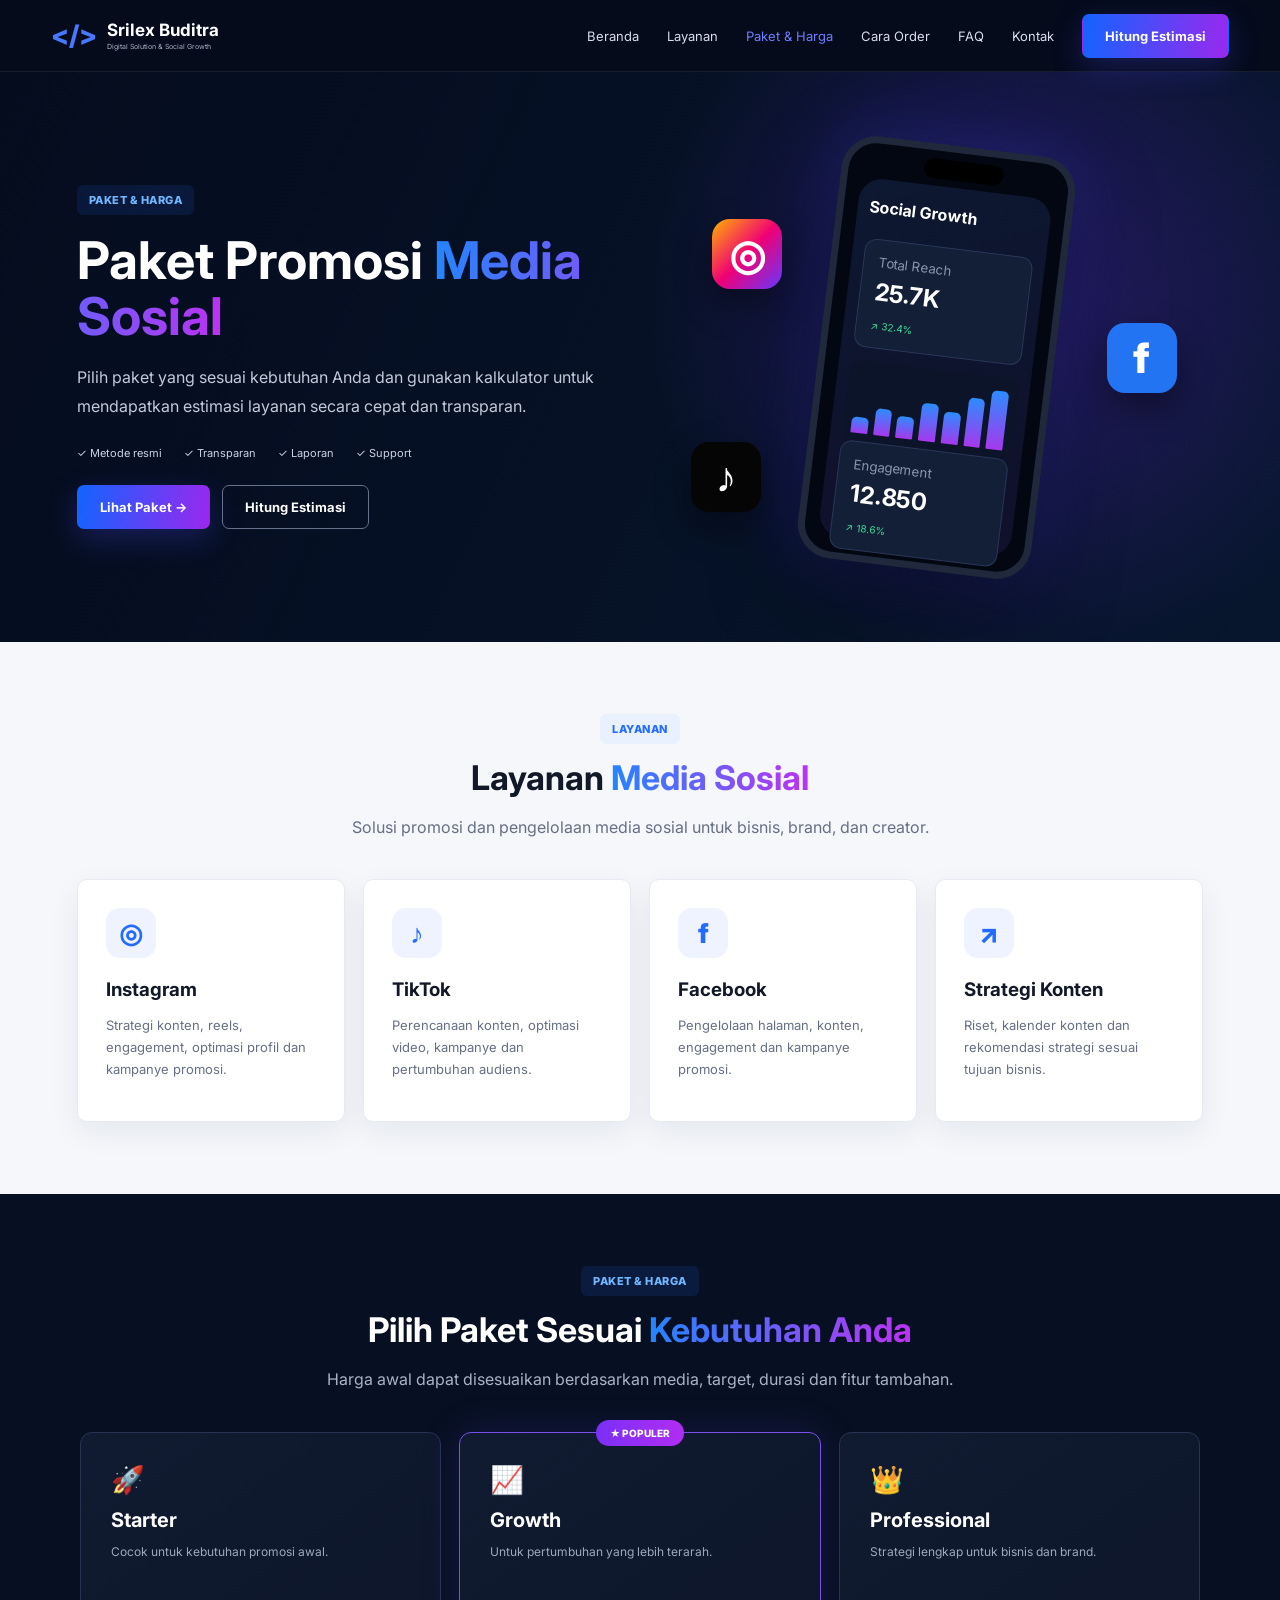
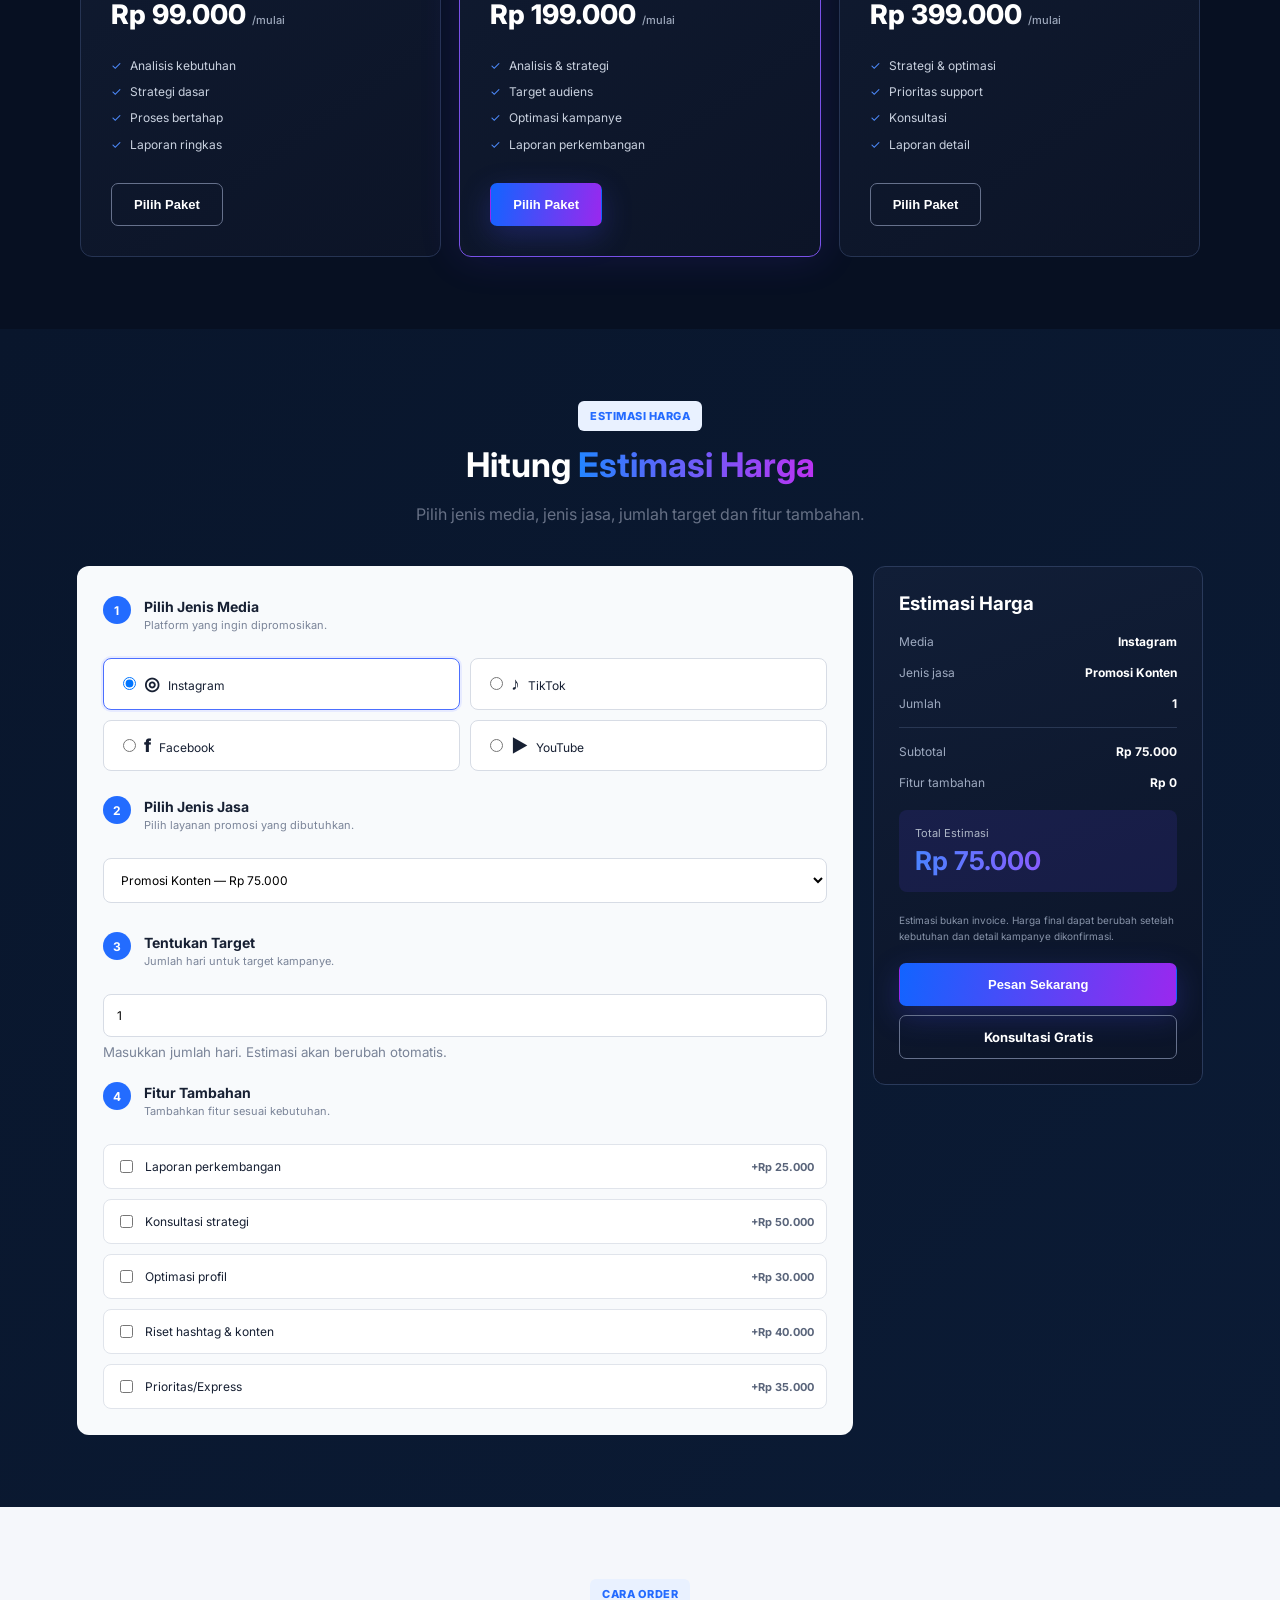
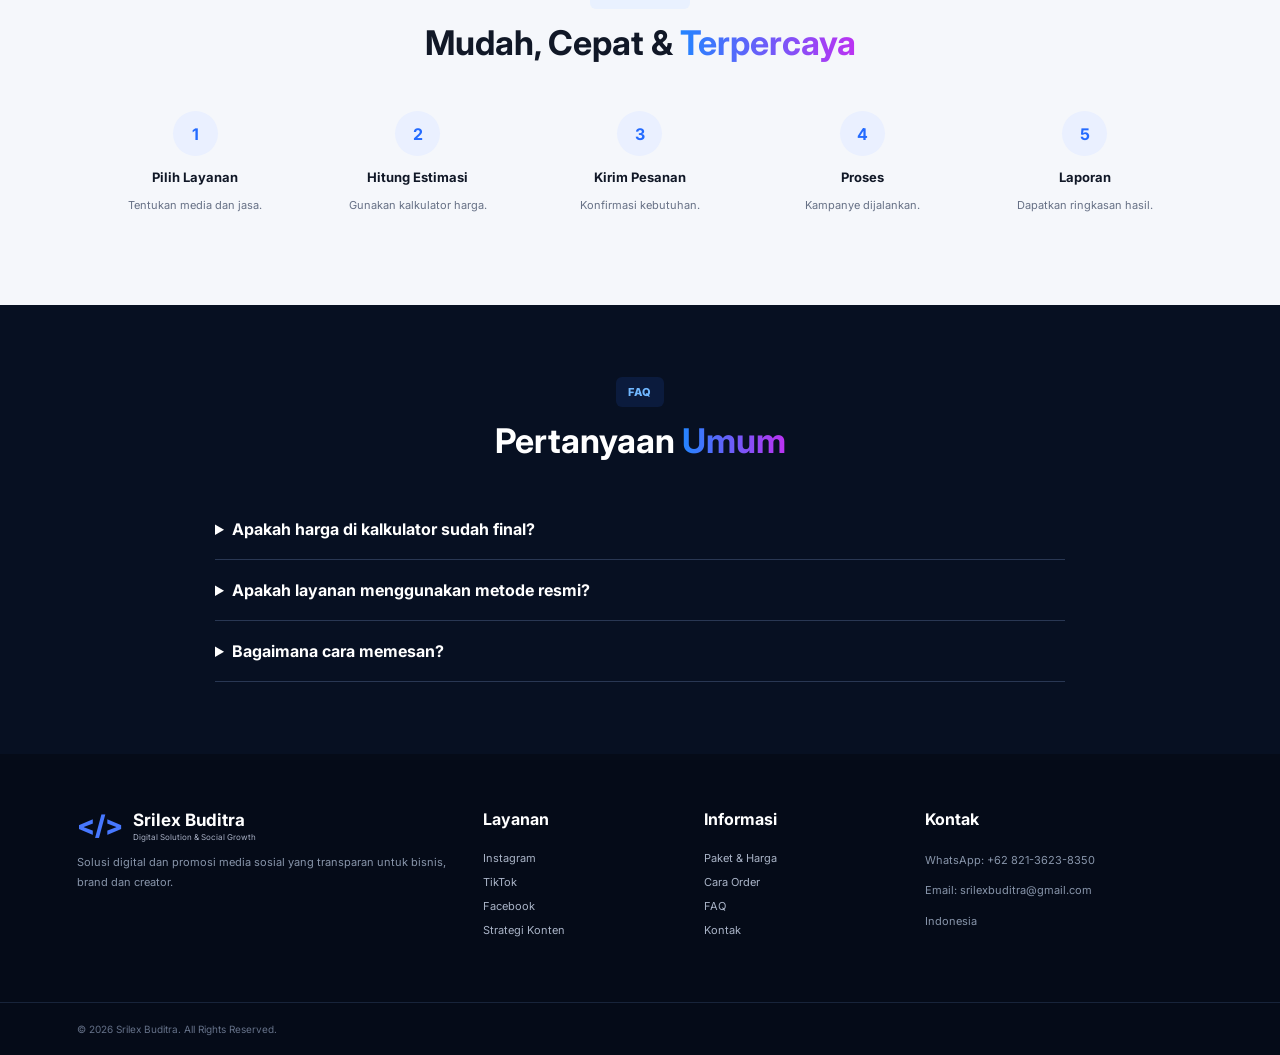
==== commit 1a5c94b6: "Update index.html" ====
--- a/index.html
+++ b/index.html
@@ -8,6 +8,8 @@
   <link rel="preconnect" href="https://fonts.googleapis.com">
   <link rel="preconnect" href="https://fonts.gstatic.com" crossorigin>
   <link href="https://fonts.googleapis.com/css2?family=Inter:wght@400;500;600;700;800&display=swap" rel="stylesheet">
+  <link rel="icon" type="image/x-icon" href="/images/favicon.ico">
+  <link rel="manifest" href="/images/site.webmanifest">
   <link rel="stylesheet" href="style.css">
 </head>
 <body>
@@ -122,9 +124,9 @@
             <option value="90000">Engagement & Community — Rp 90.000</option>
           </select>
 
-          <div class="step"><b>3</b><div><h3>Tentukan Target</h3><p>Jumlah konten, hari, atau target kampanye.</p></div></div>
+          <div class="step"><b>3</b><div><h3>Tentukan Target</h3><p>Jumlah hari untuk target kampanye.</p></div></div>
           <input id="quantity" type="number" min="1" max="100" value="1">
-          <small class="hint">Masukkan jumlah unit layanan. Estimasi akan berubah otomatis.</small>
+          <small class="hint">Masukkan jumlah hari. Estimasi akan berubah otomatis.</small>
 
           <div class="step"><b>4</b><div><h3>Fitur Tambahan</h3><p>Tambahkan fitur sesuai kebutuhan.</p></div></div>
           <div class="addons">
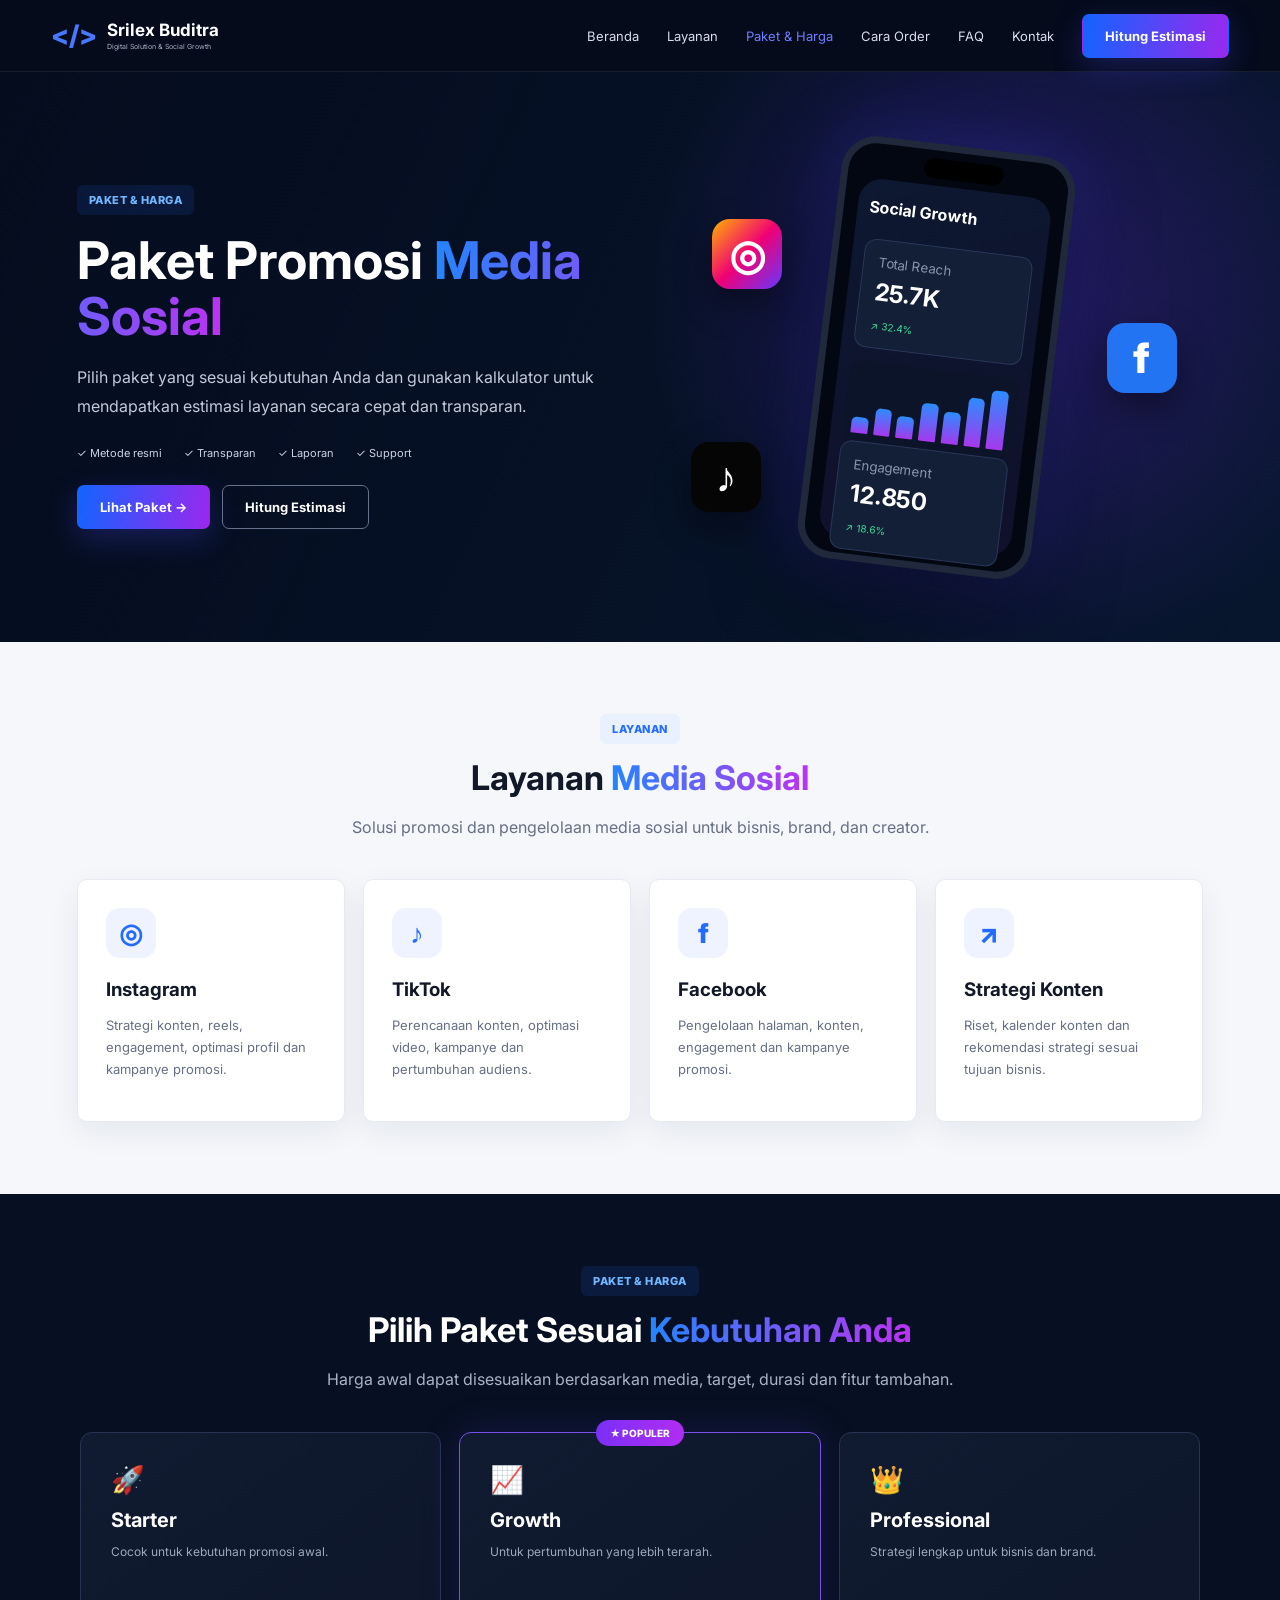
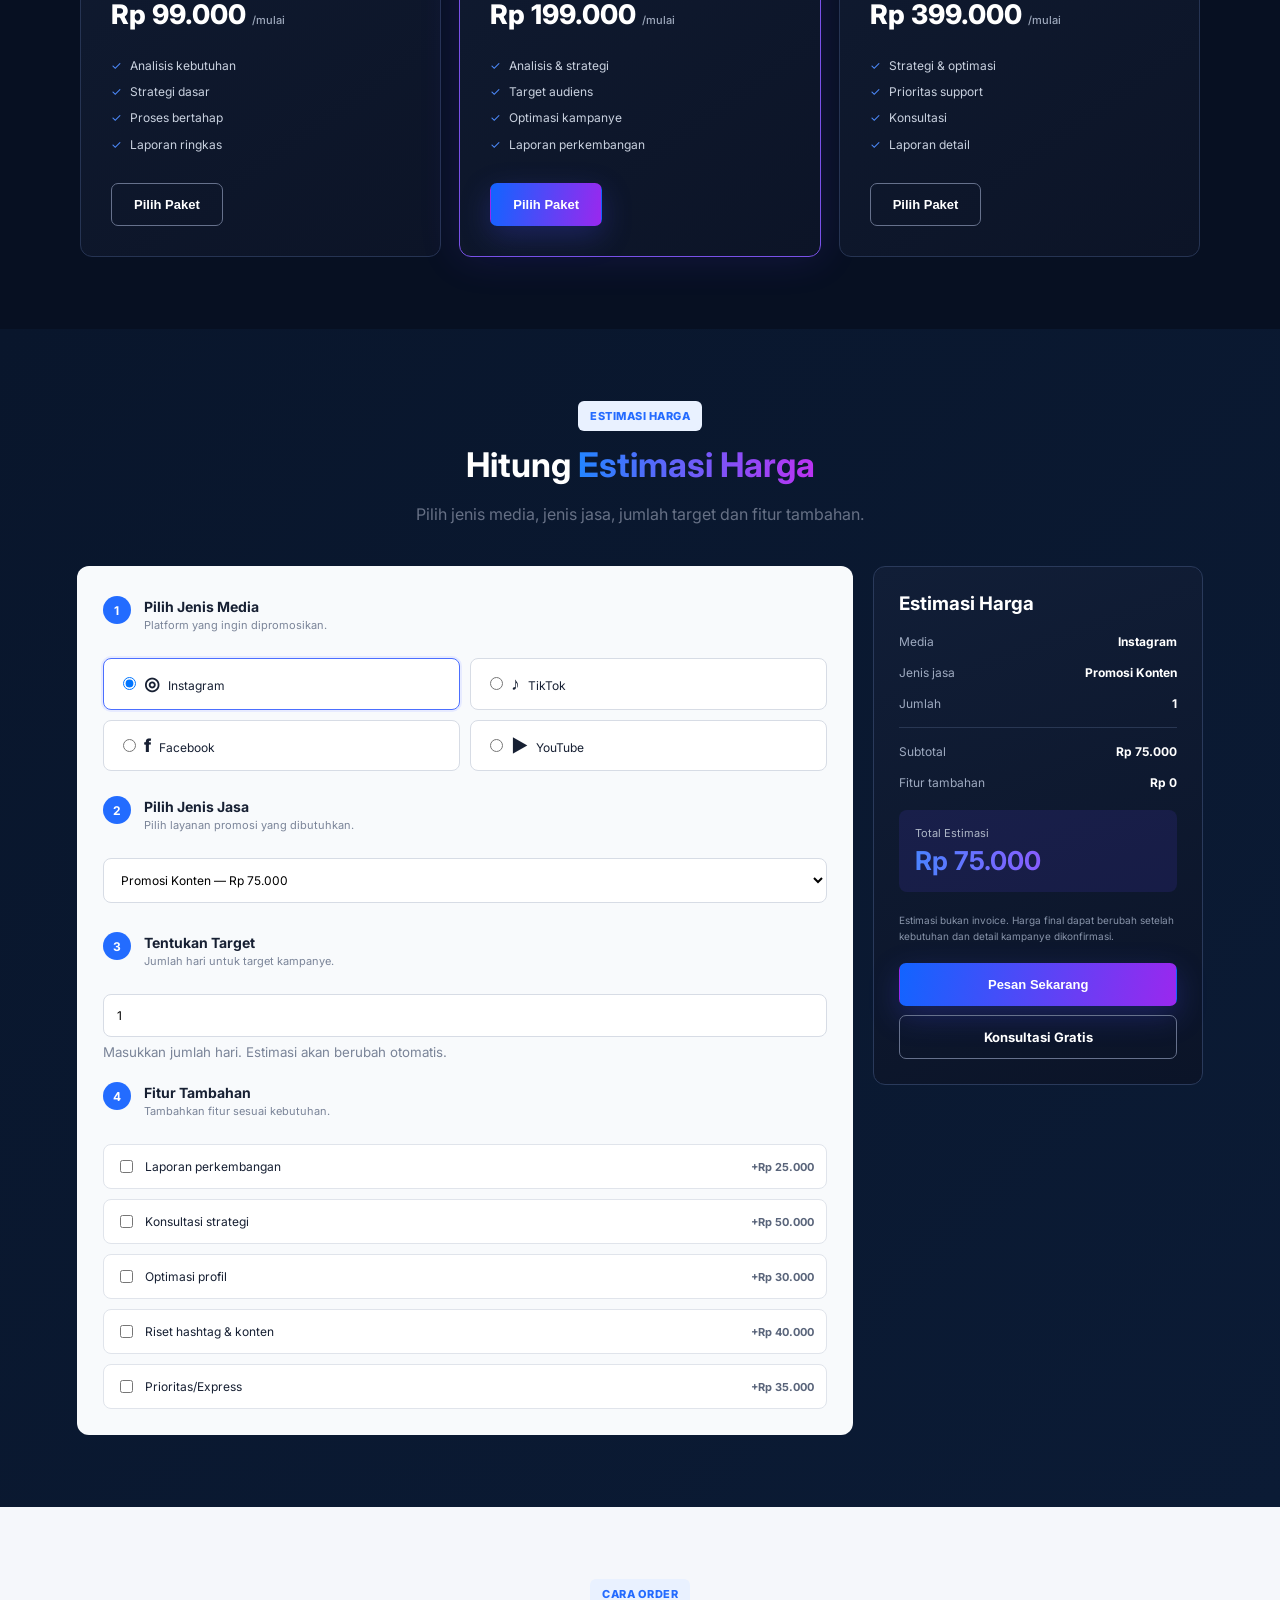
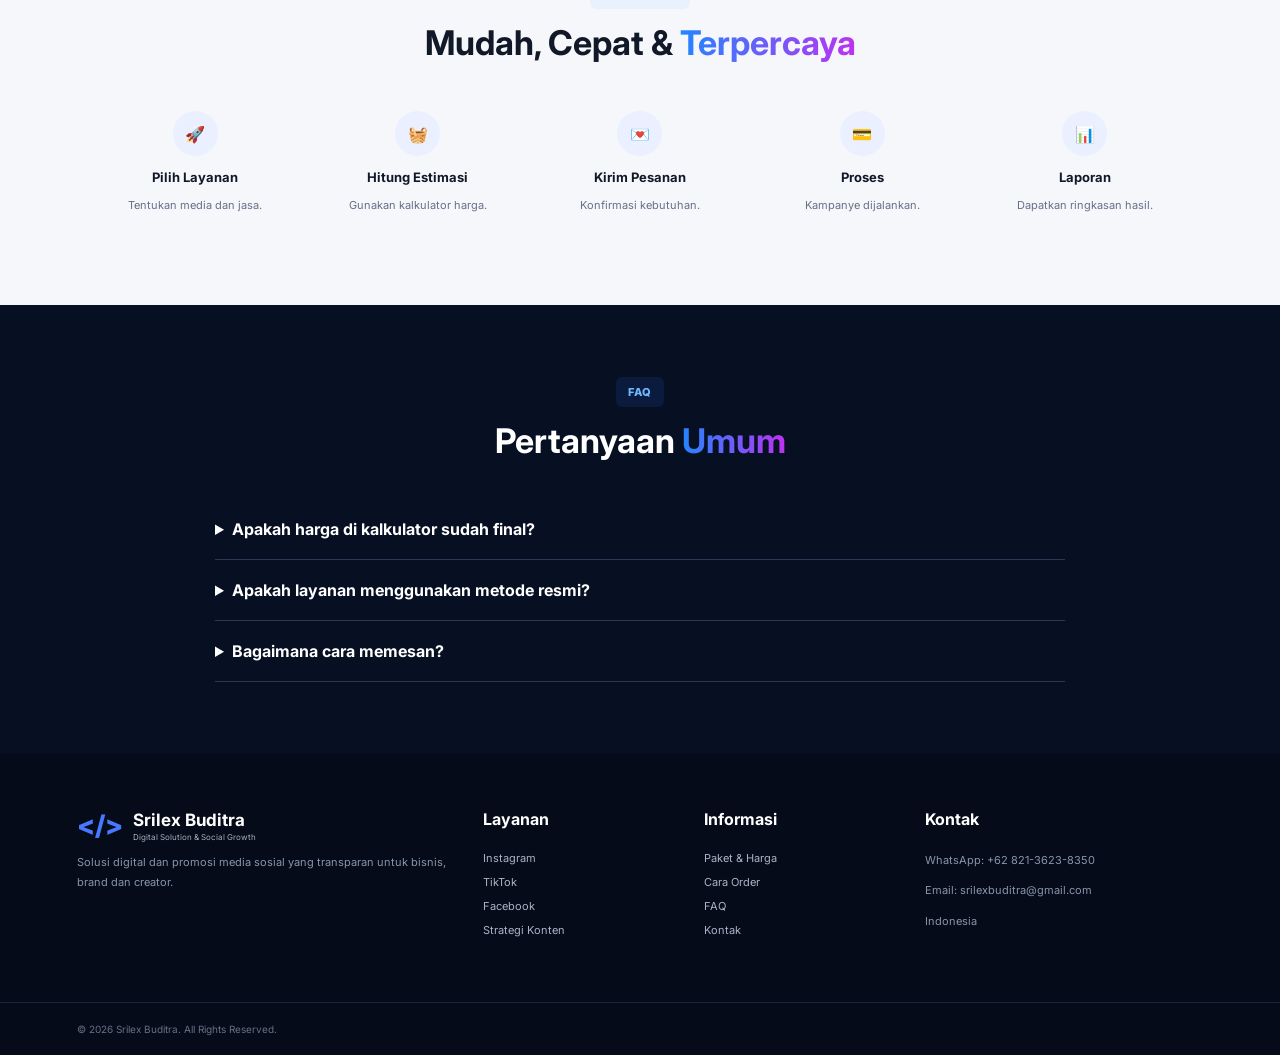
==== commit c01132da: "Update index.html" ====
--- a/index.html
+++ b/index.html
@@ -157,11 +157,11 @@
     <section id="how" class="section light">
       <div class="section-head"><span class="eyebrow blue">CARA ORDER</span><h2>Mudah, Cepat & <em>Terpercaya</em></h2></div>
       <div class="steps">
-        <div><b>1</b><h3>Pilih Layanan</h3><p>Tentukan media dan jasa.</p></div>
-        <div><b>2</b><h3>Hitung Estimasi</h3><p>Gunakan kalkulator harga.</p></div>
-        <div><b>3</b><h3>Kirim Pesanan</h3><p>Konfirmasi kebutuhan.</p></div>
-        <div><b>4</b><h3>Proses</h3><p>Kampanye dijalankan.</p></div>
-        <div><b>5</b><h3>Laporan</h3><p>Dapatkan ringkasan hasil.</p></div>
+        <div><b>🚀</b><h3>Pilih Layanan</h3><p>Tentukan media dan jasa.</p></div>
+        <div><b>🧺</b><h3>Hitung Estimasi</h3><p>Gunakan kalkulator harga.</p></div>
+        <div><b>💌</b><h3>Kirim Pesanan</h3><p>Konfirmasi kebutuhan.</p></div>
+        <div><b>💳</b><h3>Proses</h3><p>Kampanye dijalankan.</p></div>
+        <div><b>📊</b><h3>Laporan</h3><p>Dapatkan ringkasan hasil.</p></div>
       </div>
     </section>
 
